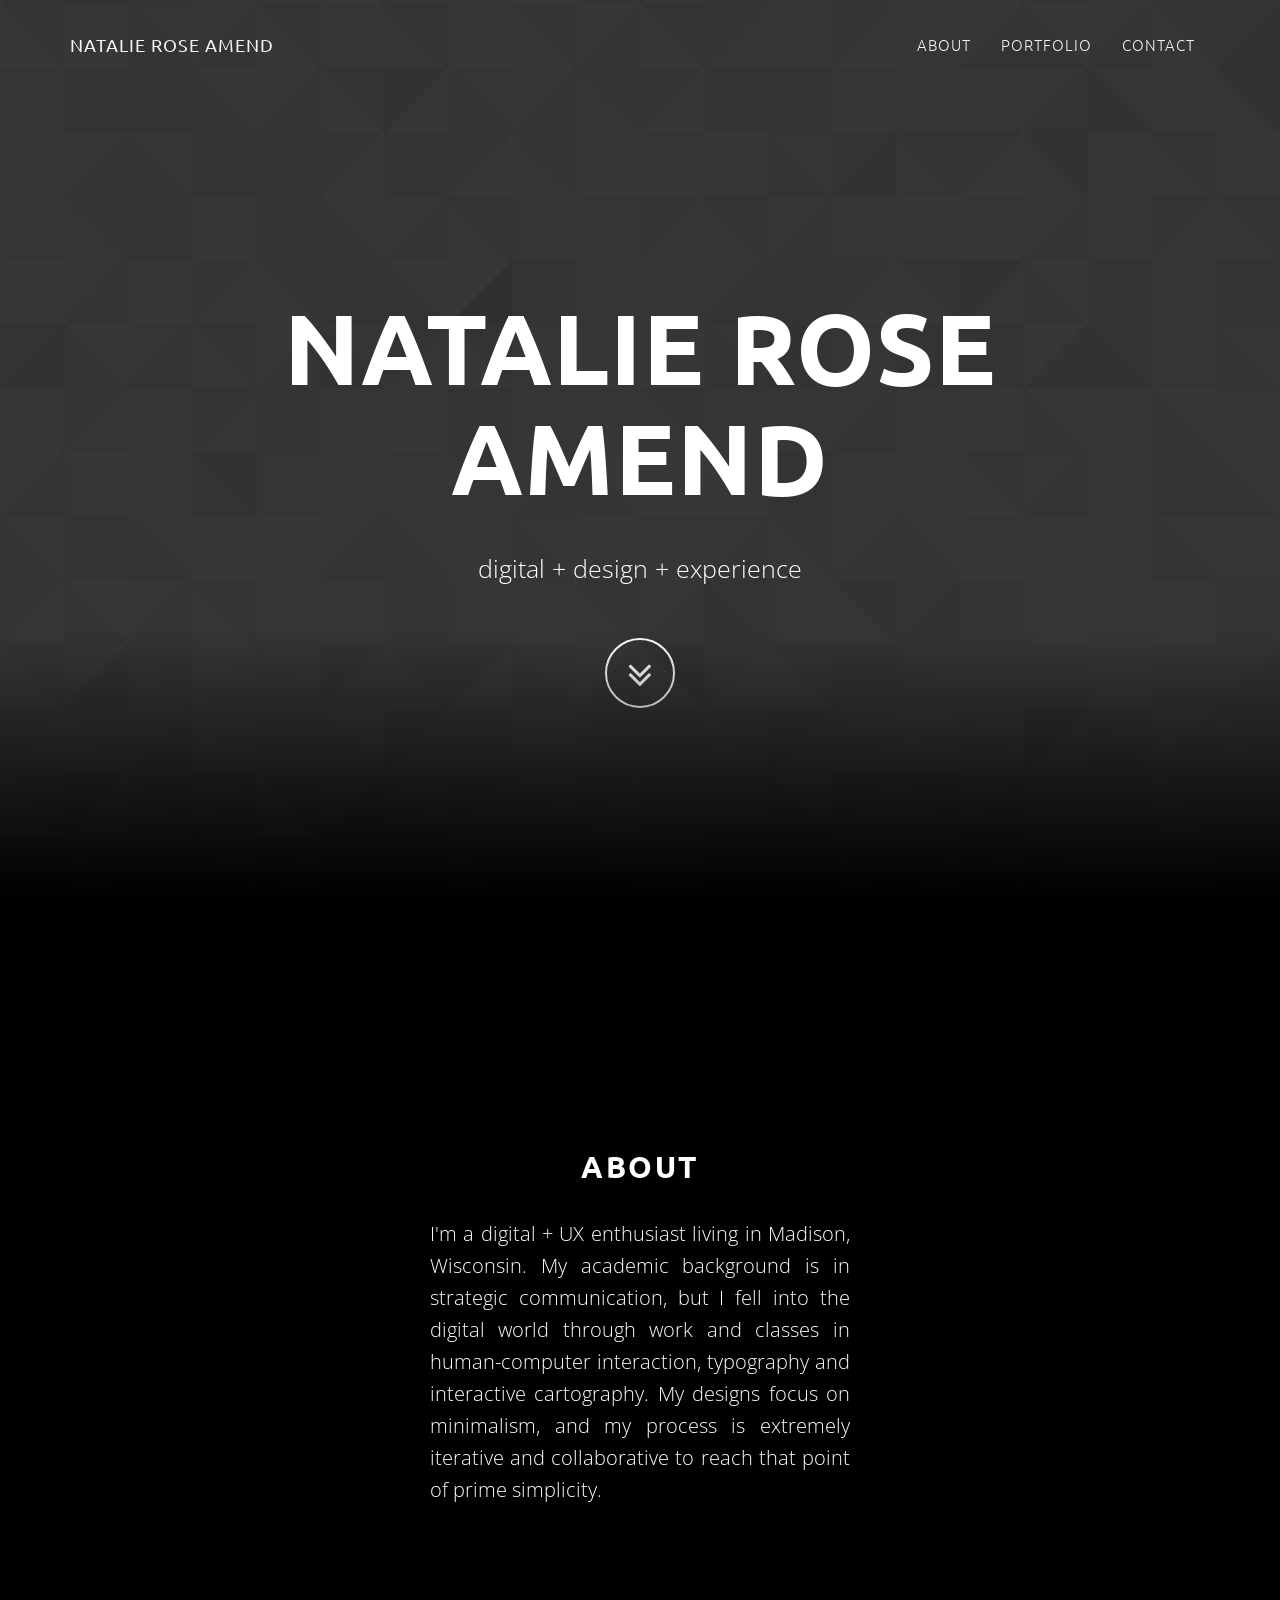
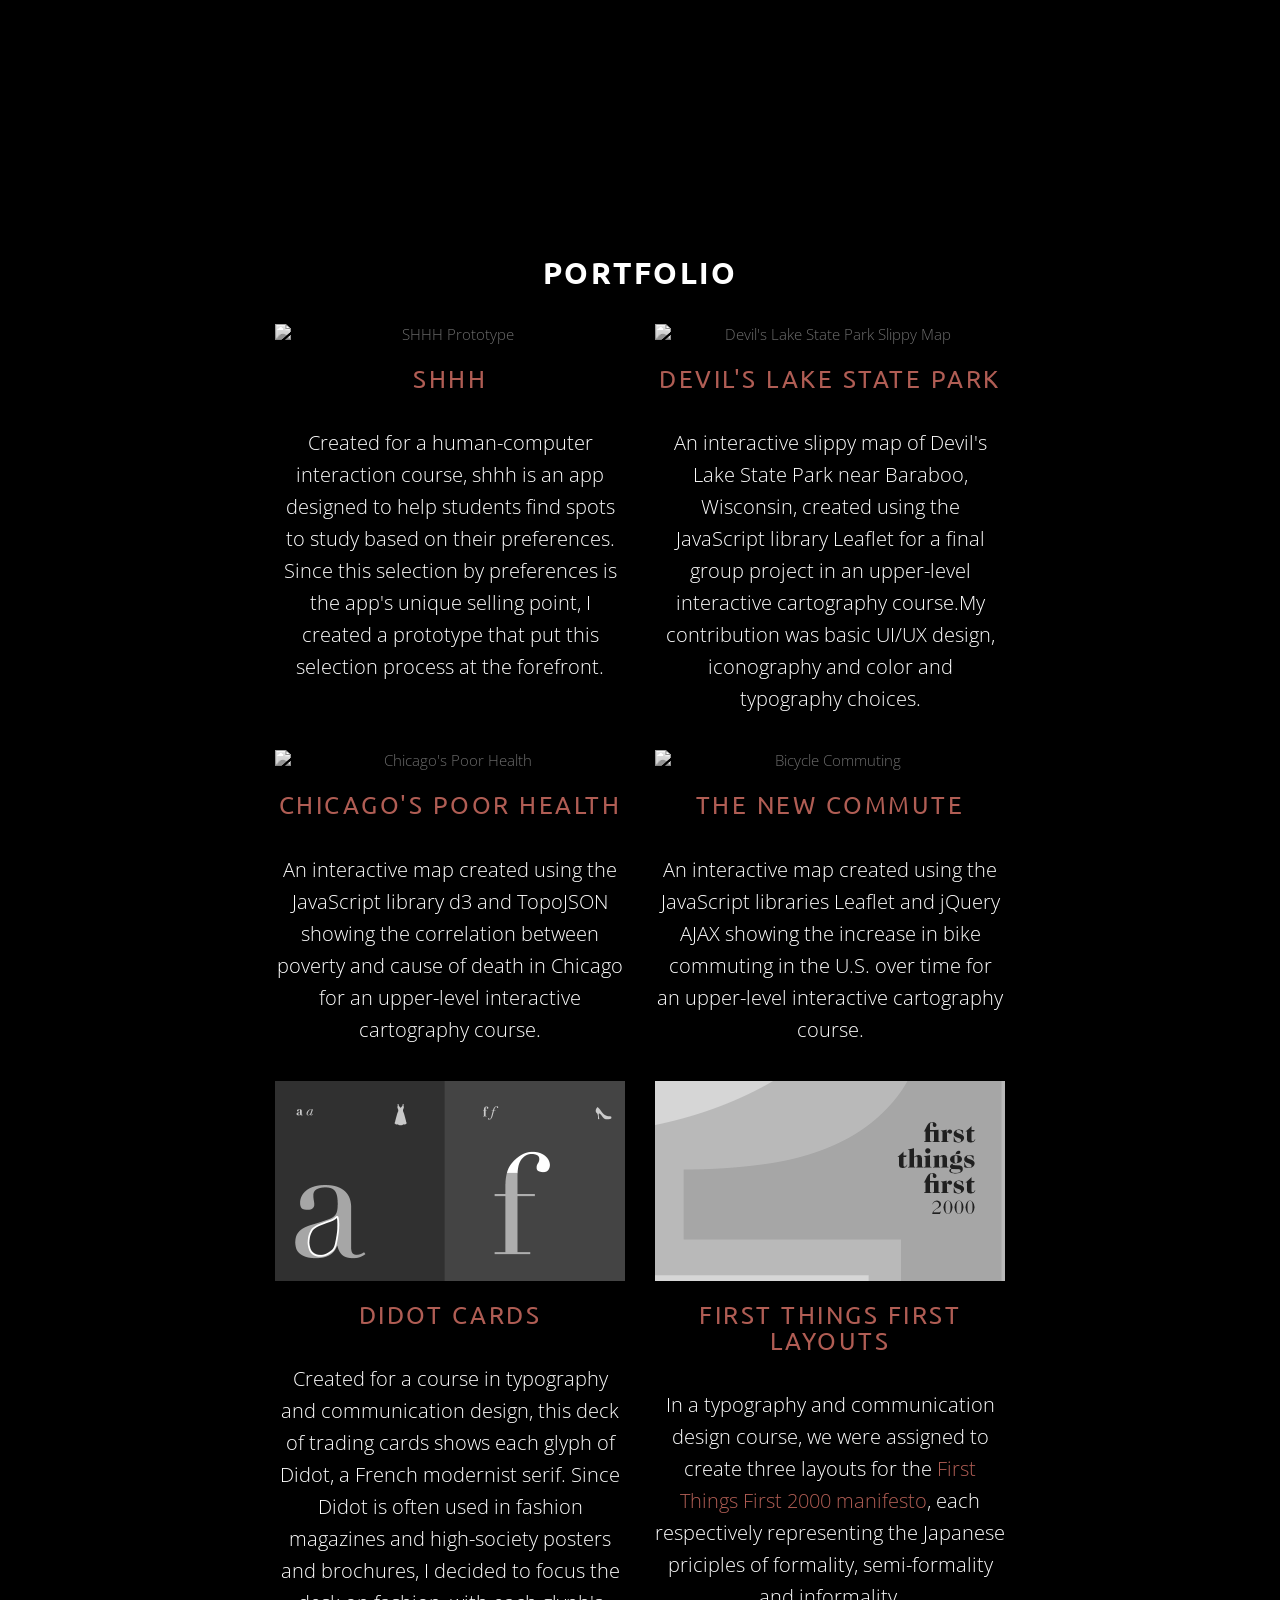
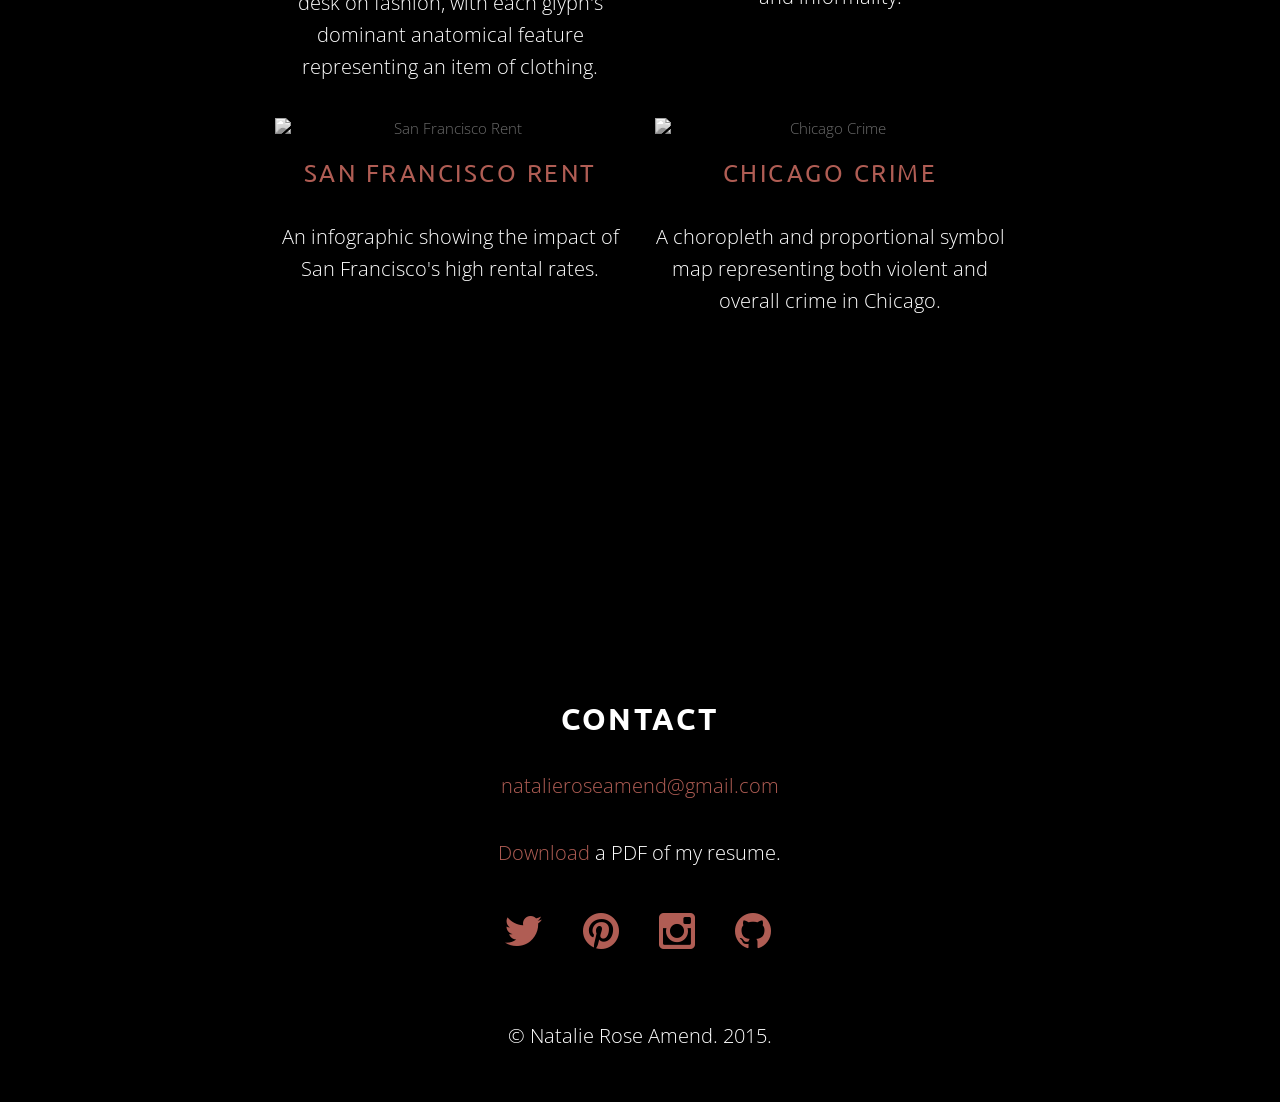
==== index.html @ 6656c339 "all content added" ====
<!DOCTYPE html>
<html lang="en">

<head>

    <meta charset="utf-8">
    <meta http-equiv="X-UA-Compatible" content="IE=edge">
    <meta name="viewport" content="width=device-width, initial-scale=1">
    <meta name="description" content="">
    <meta name="author" content="">

    <title>NATALIE ROSE AMEND</title>

    <!-- Bootstrap Core CSS -->
    <link href="css/bootstrap.min.css" rel="stylesheet">

    <!-- Custom CSS -->
    <link href="css/style.css" rel="stylesheet">

    <!-- Custom Fonts -->
    <link href="font-awesome/css/font-awesome.min.css" rel="stylesheet" type="text/css">
    <link href="http://fonts.googleapis.com/css?family=Open Sans:300,400,700,400italic,700italic" rel="stylesheet" type="text/css">
    <link href="http://fonts.googleapis.com/css?family=Ubuntu:300,400,700" rel="stylesheet" type="text/css">

    <!-- HTML5 Shim and Respond.js IE8 support of HTML5 elements and media queries -->
    <!-- WARNING: Respond.js doesn't work if you view the page via file:// -->
    <!--[if lt IE 9]>
        <script src="https://oss.maxcdn.com/libs/html5shiv/3.7.0/html5shiv.js"></script>
        <script src="https://oss.maxcdn.com/libs/respond.js/1.4.2/respond.min.js"></script>
    <![endif]-->

</head>

<body id="page-top" data-spy="scroll" data-target=".navbar-fixed-top">

    <!-- Navigation -->
    <nav class="navbar navbar-custom navbar-fixed-top" role="navigation">
        <div class="container">
            <div class="navbar-header">
                <button type="button" class="navbar-toggle" data-toggle="collapse" data-target=".navbar-main-collapse">
                    <i class="fa fa-bars"></i>
                </button>
                <a class="navbar-brand page-scroll" href="#page-top">
                    <span class="light">Natalie Rose Amend</span>
                </a>
            </div>

            <!-- Collect the nav links, forms, and other content for toggling -->
            <div class="collapse navbar-collapse navbar-right navbar-main-collapse">
                <ul class="nav navbar-nav">
                    <!-- Hidden li included to remove active class from about link when scrolled up past about section -->
                    <li class="hidden">
                        <a href="#page-top"></a>
                    </li>
                    <li>
                        <a class="page-scroll" href="#about">About</a>
                    </li>
                    <li>
                        <a class="page-scroll" href="#portfolio">Portfolio</a>
                    </li>
                    <li>
                        <a class="page-scroll" href="#contact">Contact</a>
                    </li>
                </ul>
            </div>
            <!-- /.navbar-collapse -->
        </div>
        <!-- /.container -->
    </nav>

    <!-- intro -->
    <header class="intro">
        <div class="intro-body">
            <div class="container">
                <div class="row">
                    <div class="col-md-8 col-md-offset-2">
                        <h1 class="brand-heading">Natalie Rose Amend</h1>
                        <p class="intro-text">digital + design + experience</p>
                        <a href="#about" class="btn btn-circle page-scroll">
                            <i class="fa fa-angle-double-down animated"></i>
                        </a>
                    </div>
                </div>
            </div>
        </div>
    </header>

    <!-- about -->
    <section id="about" class="container content-section text-center">
        <div class="row">
            <div class="col-lg-8 col-lg-offset-2">
                <h2>About</h2>
                <p class="center-justified">I'm a digital + UX enthusiast living in Madison, Wisconsin. My academic background is in strategic communication, but I fell into the digital world through work and classes in human-computer interaction, typography and interactive cartography. My designs focus on minimalism, and my process is extremely iterative and collaborative to reach that point of prime simplicity.
            </div>
        </div>
    </section>

    <!-- design portfolio -->
    <section id="portfolio" class="content-section text-center">
        <div class="portfolio-section">
            <div class="container">
                <div class="col-lg-8 col-lg-offset-2">
                    <h2>Portfolio</h2>
<!-- Projects Row -->
        <div class="row">
            <div class="col-md-6 portfolio-item UX">
                <a href="shhh.html" target="blank">
                    <img class="img-responsive desaturate" src="http://i.imgur.com/r5UMZY3.png" alt="SHHH Prototype" target="_blank">
                </a><br>
                <h3>
                    <a href="shhh.html" class="light" target="_blank">SHHH</a>
                </h3>
                <p>Created for a human-computer interaction course, shhh is an app designed to help students find spots to study based on their preferences. Since this selection by preferences is the app's unique selling point, I created a prototype that put this selection process at the forefront.</p>
            </div>
            <div class="col-md-6 portfolio-item">
                <a href="http://geography.wisc.edu/courses/geog575/f14/students_final_projects/Devils_Lake/index.html" target="_blank">
                    <img class="img-responsive desaturate" src="http://i.imgur.com/4DS2DC9.png" alt="Devil's Lake State Park Slippy Map" target="_blank">
                </a><br>
                <h3>
                    <a href="http://geography.wisc.edu/courses/geog575/f14/students_final_projects/Devils_Lake/index.html" class="light" target="_blank">Devil's Lake State Park</a>
                </h3>
                <p>An interactive slippy map of Devil's Lake State Park near Baraboo, Wisconsin, created using the JavaScript library Leaflet for a final group project in an upper-level interactive cartography course.My contribution was basic UI/UX design, iconography and color and typography choices.</p>
            </div>
        </div>
        <!-- /.row -->

        <!-- Projects Row -->
        <div class="row">
            <div class="col-md-6 portfolio-item interactive">
                <a href="d3/index.html" target="_blank">
                    <img class="img-responsive desaturate" src="http://i.imgur.com/hzvXACe.png" alt="Chicago's Poor Health" target="_blank">
                </a><br>
                <h3>
                    <a href="d3/index.html" class="light" target="_blank">Chicago's Poor Health</a>
                </h3>
                <p>An interactive map created using the JavaScript library d3 and TopoJSON showing the correlation between poverty and cause of death in Chicago for an upper-level interactive cartography course.</p>
            </div>
            <div class="col-md-6 portfolio-item interactive">
                <a href="leaflet/index.html" target="_blank">
                    <img class="img-responsive desaturate" src="http://i.imgur.com/d52rCHP.png" alt="Bicycle Commuting" target="_blank">
                </a><br>
                <h3>
                    <a href="leaflet/index.html" class="light" target="_blank">The New Commute</a>
                </h3>
                <p>An interactive map created using the JavaScript libraries Leaflet and jQuery AJAX showing the increase in bike commuting in the U.S. over time for an upper-level interactive cartography course.</p>
            </div>
        </div>
        <!-- /.row -->

        <!-- Projects Row -->
        <div class="row">
                <div class="col-md-6 portfolio-item print">
                <a href="img/port/didot-cards.pdf" target="_blank">
                    <img class="img-responsive desaturate" src="img/port/didot-cards.png" alt="Didot Cards" target="_blank">
                </a><br>
                <h3>
                    <a href="img/port/didot-cards.pdf" class="light" target="_blank">Didot Cards</a>
                </h3>
                <p>Created for a course in typography and communication design, this deck of trading cards shows each glyph of Didot, a French modernist serif. Since Didot is often used in fashion magazines and high-society posters and brochures, I decided to focus the desk on fashion, with each glyph's dominant anatomical feature representing an item of clothing.</p>
            </div>
            <div class="col-md-6 portfolio-item print">
                <a href="img/port/first-things-first.pdf" target="_blank">
                    <img class="img-responsive desaturate" src="img/port/first-things-first.png" alt="First Things First 2000 Layout" target="_blank">
                </a><br>
                <h3>
                    <a href="img/port/first-things-first.pdf" class="light" target="_blank">First Things First Layouts</a>
                </h3>
                <p>In a typography and communication design course, we were assigned to create three layouts for the <a href="http://www.eyemagazine.com/feature/article/first-things-first-manifesto-2000" target="_blank">First Things First 2000 manifesto</a>, each respectively representing the Japanese priciples of formality, semi-formality and informality.</p>
            </div>
        </div>
        <!-- /.row -->

        <!-- Projects Row -->
        <div class="row">
                <div class="col-md-6 portfolio-item print">
                <a href="img/port/SF-rent.jpg" target="_blank">
                    <img class="img-responsive desaturate" src="http://i.imgur.com/lZc6gng.png" alt="San Francisco Rent" target="_blank">
                </a><br>
                <h3>
                    <a href="img/port/SF-rent.jpg" class="light" target="_blank">San Francisco Rent</a>
                </h3>
                <p>An infographic showing the impact of San Francisco's high rental rates.</p>
            </div>
            <div class="col-md-6 portfolio-item print">
                <a href="img/port/chicago-crime.jpg" target="_blank">
                    <img class="img-responsive desaturate" src="http://i.imgur.com/OzWQOEV.png" alt="Chicago Crime" target="_blank">
                </a><br>
                <h3>
                    <a href="img/port/chicago-crime.jpg" class="light" target="_blank">Chicago Crime</a>
                </h3>
                <p>A choropleth and proportional symbol map representing both violent and overall crime in Chicago.</p>
            </div>
        </div>
        <!-- /.row -->


                </div>
            </div>
        </div>
    </div>
    </section>

    <!-- Contact Section -->
    <section id="contact" class="container content-section text-center">
        <div class="row">
            <div class="col-lg-8 col-lg-offset-2">
                <h2>Contact</h2>
                <p><a href="mailto:natalieroseamend@gmail.com">natalieroseamend@gmail.com</a>
                </p>
                <p><a href="img/Amend_Resume_Spring2015.pdf" target="_blank">Download</a> a PDF of my resume.</p>
                <ul class="list-inline banner-social-buttons">
                    <li>
                        <a href="https://twitter.com/natalieamend" target="_blank" class="btn btn-social"><i class="fa fa-twitter fa-3x"></i></a>
                    </li>
                    <li>
                        <a href="http://www.pinterest.com/natalieamend" target="_blank" class="btn btn-social"><i class="fa fa-pinterest fa-3x"></i></a>
                    </li>
                    <li>
                        <a href="https://instagram.com/natalieroseamend" target="_blank" class="btn btn-social"><i class="fa fa-instagram fa-3x"></i></a>
                    </li>
                    <li>
                        <a href="https://github.com/natalieamend" target="_blank" class="btn btn-social"><i class="fa fa-github fa-3x"></i></a>
                    </li>
                </ul>
            </div>
    </section>

    <!-- footer -->
    <footer>
        <div class="container text-center">
            <p>&copy; Natalie Rose Amend. 2015.</p>
        </div>
    </footer>

    <!-- scroll to top -->
    <a href="#0" class="cd-top">Top</a>

    <!-- filter -->
    <script src="js/jquery-1.3.2.min.js" type="text/javascript" charset="utf-8"></script>
    <script src="js/filterable.pack.js" type="text/javascript" charset="utf-8"></script>

    <!-- jQuery -->
    <script src="js/jquery.js"></script>

    <!-- bootstrap -->
    <script src="js/bootstrap.min.js"></script>

    <!-- jQuery x2 -->
    <script src="js/jquery.easing.min.js"></script>

    <!-- main javascript -->
    <script src="js/main.js"></script>

</body>

</html>
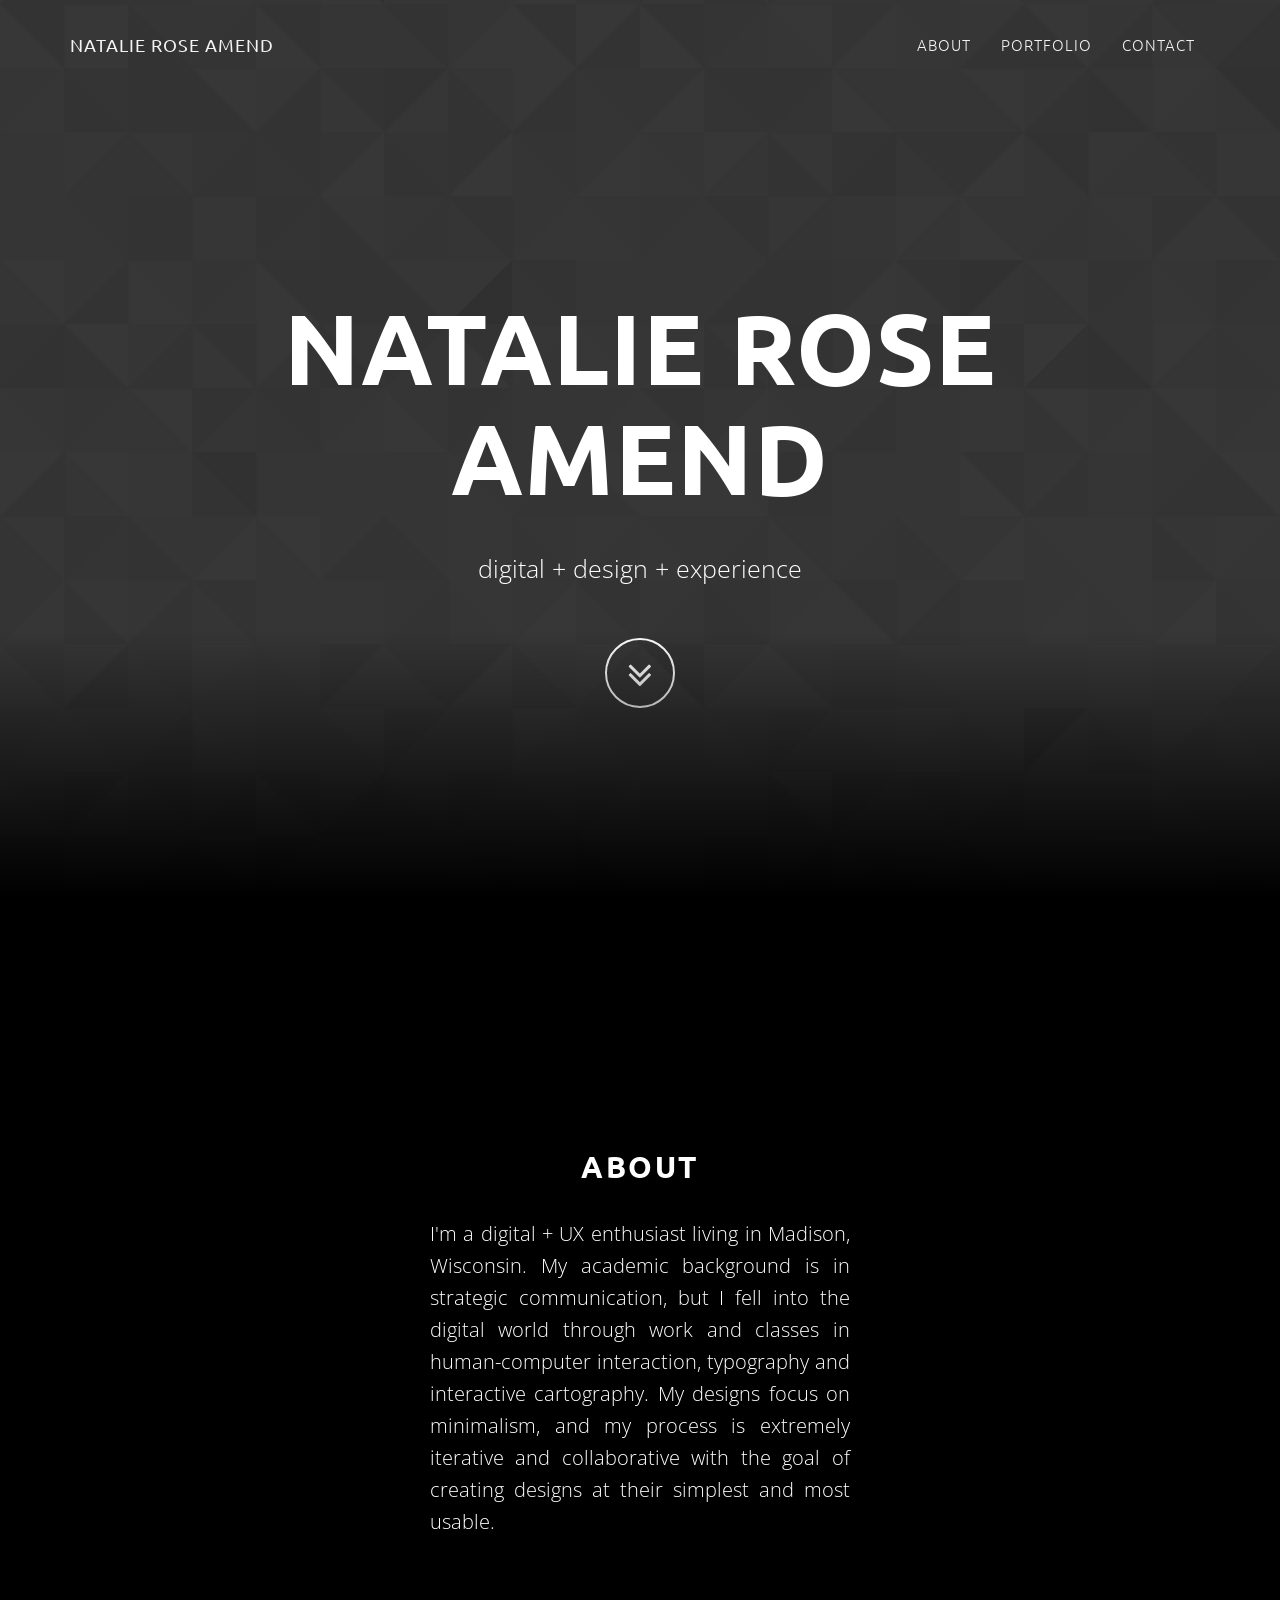
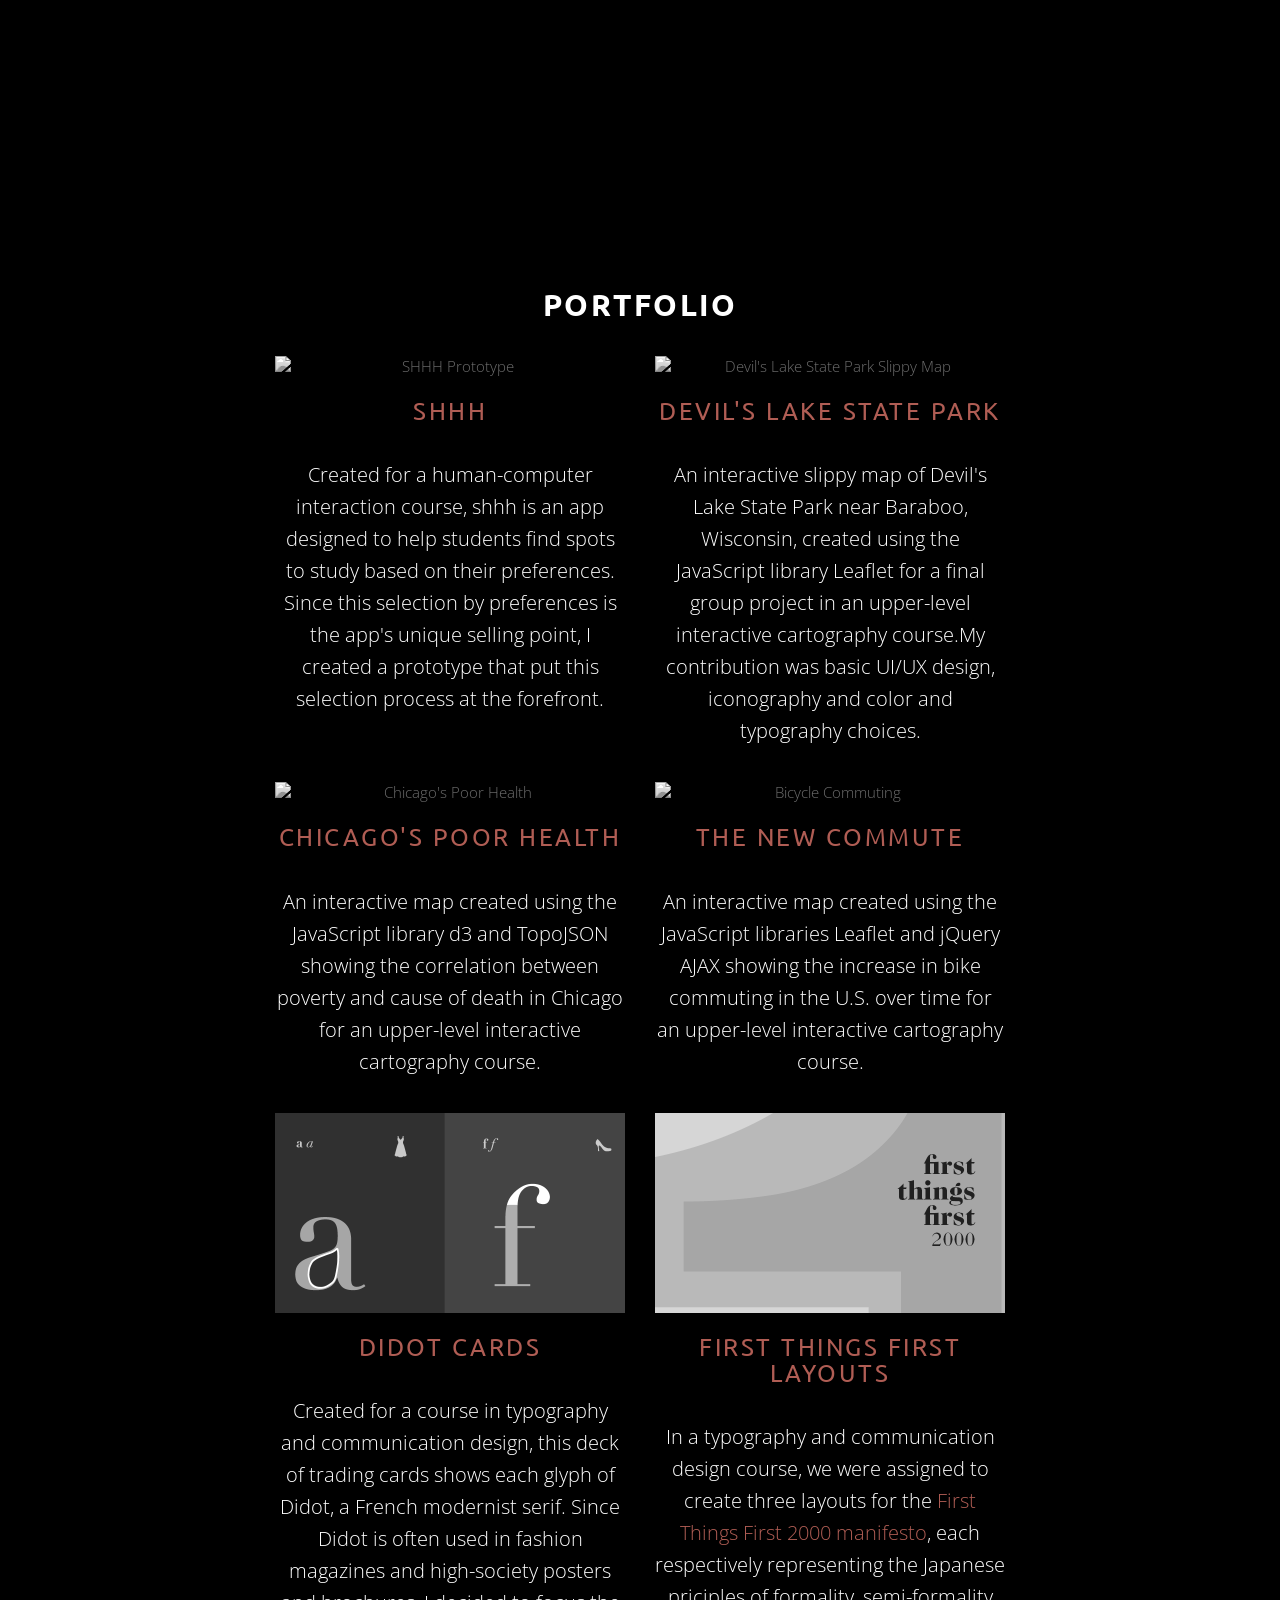
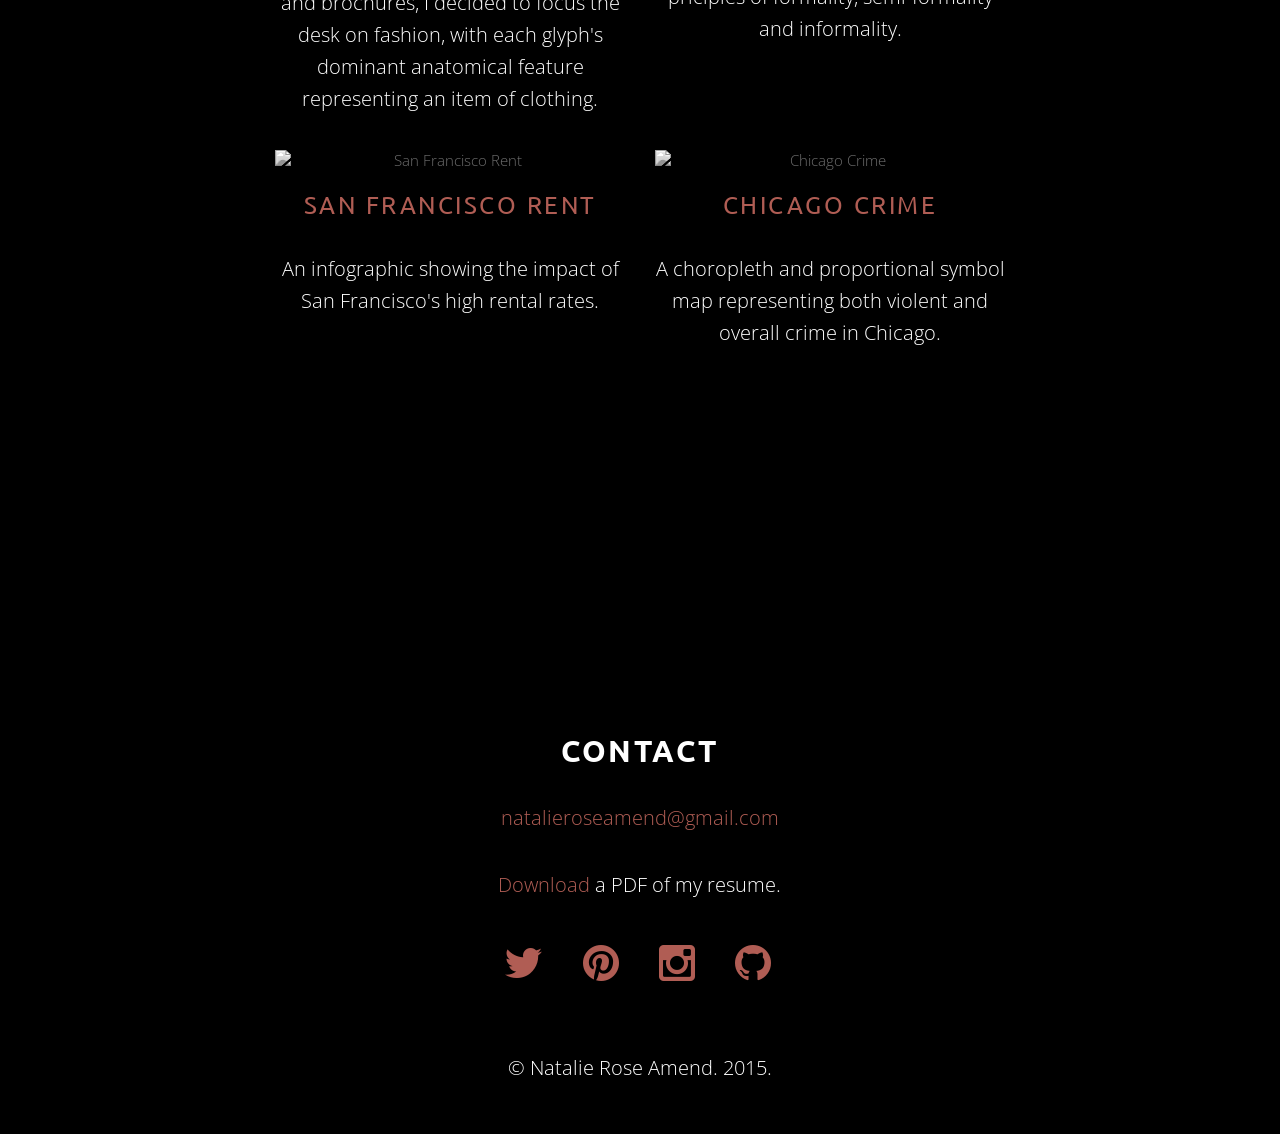
==== commit 04e5b8ce: "copy" ====
--- a/index.html
+++ b/index.html
@@ -90,7 +90,7 @@
         <div class="row">
             <div class="col-lg-8 col-lg-offset-2">
                 <h2>About</h2>
-                <p class="center-justified">I'm a digital + UX enthusiast living in Madison, Wisconsin. My academic background is in strategic communication, but I fell into the digital world through work and classes in human-computer interaction, typography and interactive cartography. My designs focus on minimalism, and my process is extremely iterative and collaborative to reach that point of prime simplicity.
+                <p class="center-justified">I'm a digital + UX enthusiast living in Madison, Wisconsin. My academic background is in strategic communication, but I fell into the digital world through work and classes in human-computer interaction, typography and interactive cartography. My designs focus on minimalism, and my process is extremely iterative and collaborative with the goal of creating designs at their simplest and most usable.
             </div>
         </div>
     </section>
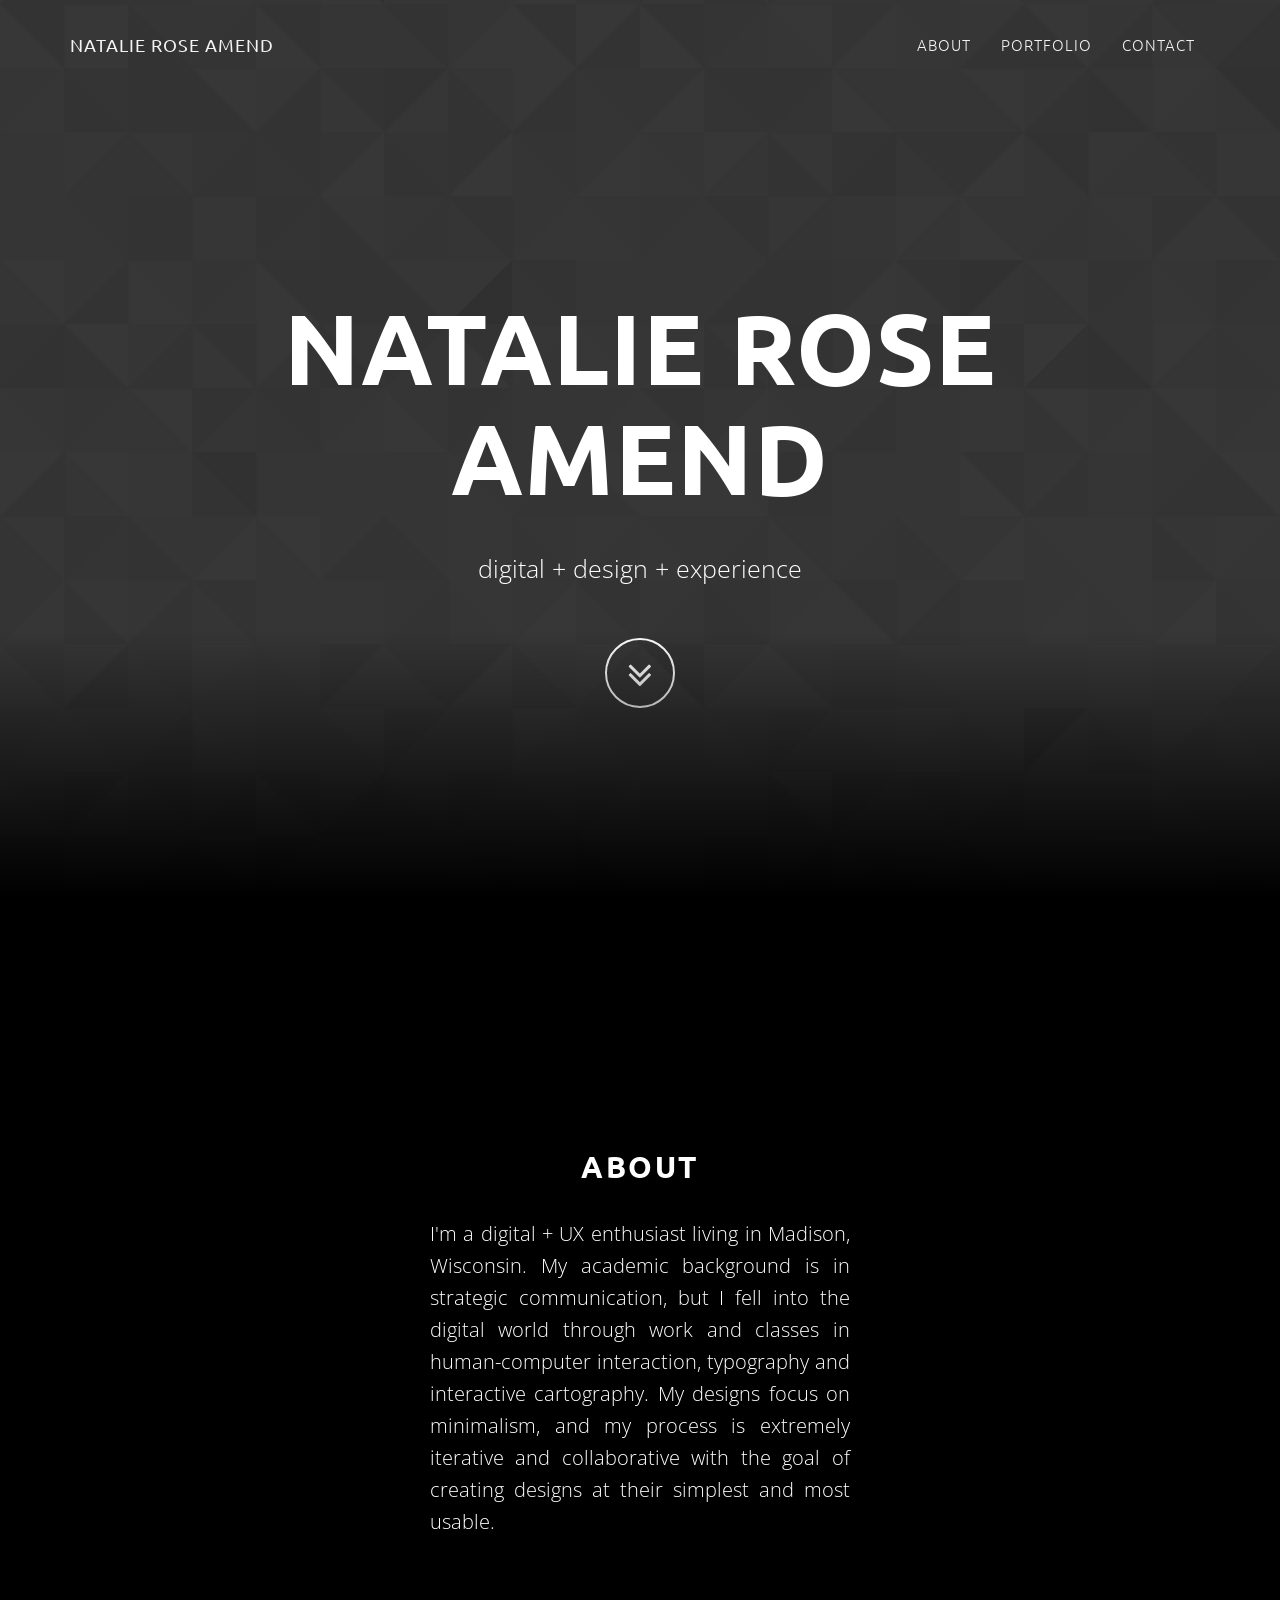
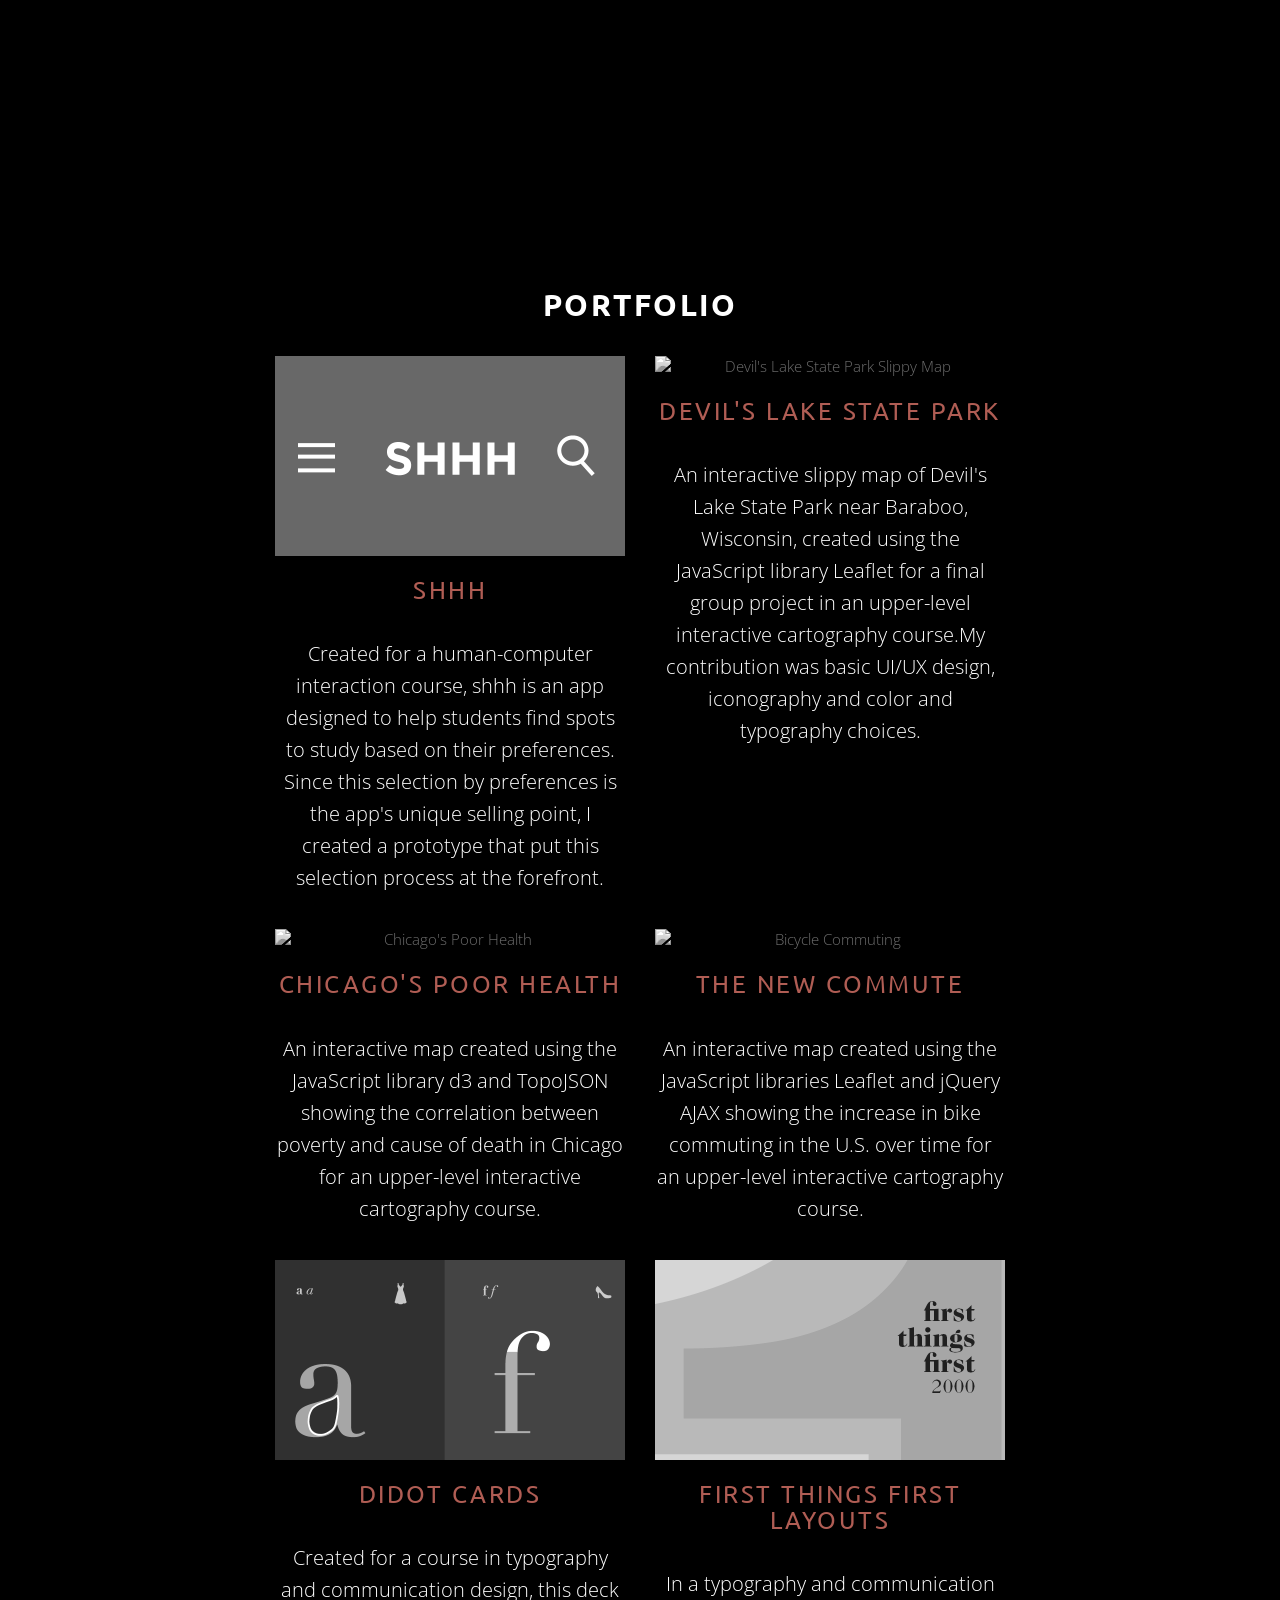
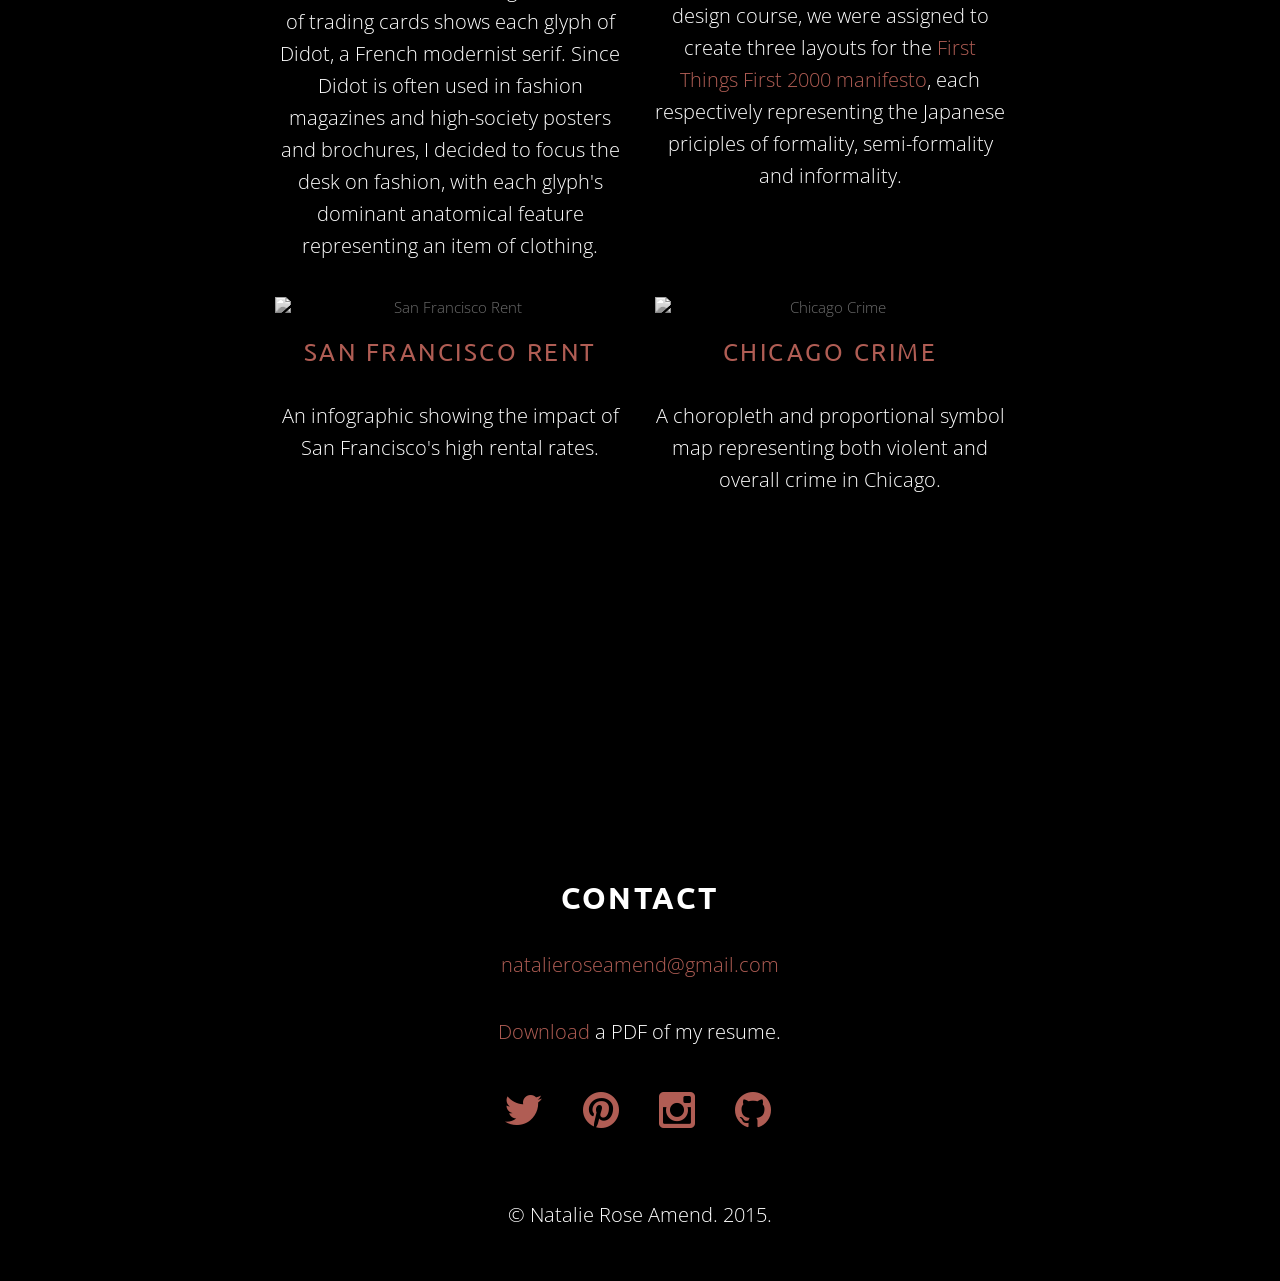
==== commit 013d6752: "adding images" ====
--- a/index.html
+++ b/index.html
@@ -105,7 +105,7 @@
         <div class="row">
             <div class="col-md-6 portfolio-item UX">
                 <a href="shhh.html" target="blank">
-                    <img class="img-responsive desaturate" src="http://i.imgur.com/r5UMZY3.png" alt="SHHH Prototype" target="_blank">
+                    <img class="img-responsive desaturate" src="img/port/shhh.png" alt="SHHH Prototype" target="_blank">
                 </a><br>
                 <h3>
                     <a href="shhh.html" class="light" target="_blank">SHHH</a>
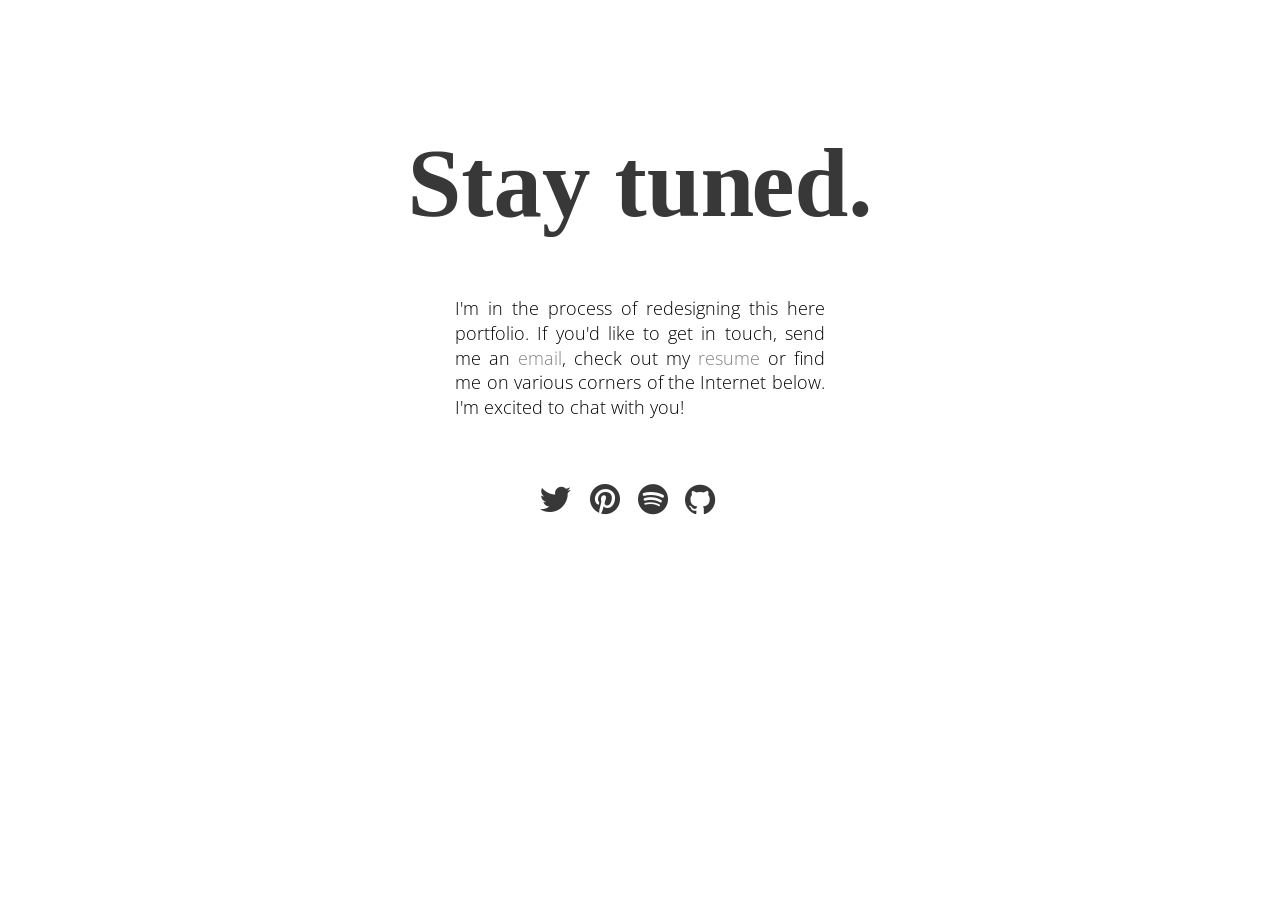
==== commit c3d0d9f0: "under construction landing" ====
--- a/index.html
+++ b/index.html
@@ -1,256 +1,52 @@
-<!DOCTYPE html>
-<html lang="en">
-
-<head>
-
-    <meta charset="utf-8">
-    <meta http-equiv="X-UA-Compatible" content="IE=edge">
-    <meta name="viewport" content="width=device-width, initial-scale=1">
-    <meta name="description" content="">
-    <meta name="author" content="">
-
-    <title>NATALIE ROSE AMEND</title>
-
-    <!-- Bootstrap Core CSS -->
-    <link href="css/bootstrap.min.css" rel="stylesheet">
-
-    <!-- Custom CSS -->
-    <link href="css/style.css" rel="stylesheet">
-
-    <!-- Custom Fonts -->
-    <link href="font-awesome/css/font-awesome.min.css" rel="stylesheet" type="text/css">
-    <link href="http://fonts.googleapis.com/css?family=Open Sans:300,400,700,400italic,700italic" rel="stylesheet" type="text/css">
-    <link href="http://fonts.googleapis.com/css?family=Ubuntu:300,400,700" rel="stylesheet" type="text/css">
-
-    <!-- HTML5 Shim and Respond.js IE8 support of HTML5 elements and media queries -->
-    <!-- WARNING: Respond.js doesn't work if you view the page via file:// -->
-    <!--[if lt IE 9]>
-        <script src="https://oss.maxcdn.com/libs/html5shiv/3.7.0/html5shiv.js"></script>
-        <script src="https://oss.maxcdn.com/libs/respond.js/1.4.2/respond.min.js"></script>
-    <![endif]-->
-
-</head>
-
-<body id="page-top" data-spy="scroll" data-target=".navbar-fixed-top">
-
-    <!-- Navigation -->
-    <nav class="navbar navbar-custom navbar-fixed-top" role="navigation">
-        <div class="container">
-            <div class="navbar-header">
-                <button type="button" class="navbar-toggle" data-toggle="collapse" data-target=".navbar-main-collapse">
-                    <i class="fa fa-bars"></i>
-                </button>
-                <a class="navbar-brand page-scroll" href="#page-top">
-                    <span class="light">Natalie Rose Amend</span>
-                </a>
-            </div>
-
-            <!-- Collect the nav links, forms, and other content for toggling -->
-            <div class="collapse navbar-collapse navbar-right navbar-main-collapse">
-                <ul class="nav navbar-nav">
-                    <!-- Hidden li included to remove active class from about link when scrolled up past about section -->
-                    <li class="hidden">
-                        <a href="#page-top"></a>
-                    </li>
-                    <li>
-                        <a class="page-scroll" href="#about">About</a>
-                    </li>
-                    <li>
-                        <a class="page-scroll" href="#portfolio">Portfolio</a>
-                    </li>
-                    <li>
-                        <a class="page-scroll" href="#contact">Contact</a>
-                    </li>
-                </ul>
-            </div>
-            <!-- /.navbar-collapse -->
-        </div>
-        <!-- /.container -->
-    </nav>
-
-    <!-- intro -->
-    <header class="intro">
-        <div class="intro-body">
-            <div class="container">
-                <div class="row">
-                    <div class="col-md-8 col-md-offset-2">
-                        <h1 class="brand-heading">Natalie Rose Amend</h1>
-                        <p class="intro-text">digital + design + experience</p>
-                        <a href="#about" class="btn btn-circle page-scroll">
-                            <i class="fa fa-angle-double-down animated"></i>
-                        </a>
-                    </div>
-                </div>
-            </div>
-        </div>
-    </header>
-
-    <!-- about -->
-    <section id="about" class="container content-section text-center">
-        <div class="row">
-            <div class="col-lg-8 col-lg-offset-2">
-                <h2>About</h2>
-                <p class="center-justified">I'm a digital + UX enthusiast living in Madison, Wisconsin. My academic background is in strategic communication, but I fell into the digital world through work and classes in human-computer interaction, typography and interactive cartography. My designs focus on minimalism, and my process is extremely iterative and collaborative with the goal of creating designs at their simplest and most usable.
-            </div>
-        </div>
-    </section>
-
-    <!-- design portfolio -->
-    <section id="portfolio" class="content-section text-center">
-        <div class="portfolio-section">
-            <div class="container">
-                <div class="col-lg-8 col-lg-offset-2">
-                    <h2>Portfolio</h2>
-<!-- Projects Row -->
-        <div class="row">
-            <div class="col-md-6 portfolio-item UX">
-                <a href="shhh.html" target="blank">
-                    <img class="img-responsive desaturate" src="img/port/shhh.png" alt="SHHH Prototype" target="_blank">
-                </a><br>
-                <h3>
-                    <a href="shhh.html" class="light" target="_blank">SHHH</a>
-                </h3>
-                <p>Created for a human-computer interaction course, shhh is an app designed to help students find spots to study based on their preferences. Since this selection by preferences is the app's unique selling point, I created a prototype that put this selection process at the forefront.</p>
-            </div>
-            <div class="col-md-6 portfolio-item">
-                <a href="http://geography.wisc.edu/courses/geog575/f14/students_final_projects/Devils_Lake/index.html" target="_blank">
-                    <img class="img-responsive desaturate" src="http://i.imgur.com/4DS2DC9.png" alt="Devil's Lake State Park Slippy Map" target="_blank">
-                </a><br>
-                <h3>
-                    <a href="http://geography.wisc.edu/courses/geog575/f14/students_final_projects/Devils_Lake/index.html" class="light" target="_blank">Devil's Lake State Park</a>
-                </h3>
-                <p>An interactive slippy map of Devil's Lake State Park near Baraboo, Wisconsin, created using the JavaScript library Leaflet for a final group project in an upper-level interactive cartography course.My contribution was basic UI/UX design, iconography and color and typography choices.</p>
-            </div>
-        </div>
-        <!-- /.row -->
-
-        <!-- Projects Row -->
-        <div class="row">
-            <div class="col-md-6 portfolio-item interactive">
-                <a href="d3/index.html" target="_blank">
-                    <img class="img-responsive desaturate" src="http://i.imgur.com/hzvXACe.png" alt="Chicago's Poor Health" target="_blank">
-                </a><br>
-                <h3>
-                    <a href="d3/index.html" class="light" target="_blank">Chicago's Poor Health</a>
-                </h3>
-                <p>An interactive map created using the JavaScript library d3 and TopoJSON showing the correlation between poverty and cause of death in Chicago for an upper-level interactive cartography course.</p>
-            </div>
-            <div class="col-md-6 portfolio-item interactive">
-                <a href="leaflet/index.html" target="_blank">
-                    <img class="img-responsive desaturate" src="http://i.imgur.com/d52rCHP.png" alt="Bicycle Commuting" target="_blank">
-                </a><br>
-                <h3>
-                    <a href="leaflet/index.html" class="light" target="_blank">The New Commute</a>
-                </h3>
-                <p>An interactive map created using the JavaScript libraries Leaflet and jQuery AJAX showing the increase in bike commuting in the U.S. over time for an upper-level interactive cartography course.</p>
-            </div>
-        </div>
-        <!-- /.row -->
-
-        <!-- Projects Row -->
-        <div class="row">
-                <div class="col-md-6 portfolio-item print">
-                <a href="img/port/didot-cards.pdf" target="_blank">
-                    <img class="img-responsive desaturate" src="img/port/didot-cards.png" alt="Didot Cards" target="_blank">
-                </a><br>
-                <h3>
-                    <a href="img/port/didot-cards.pdf" class="light" target="_blank">Didot Cards</a>
-                </h3>
-                <p>Created for a course in typography and communication design, this deck of trading cards shows each glyph of Didot, a French modernist serif. Since Didot is often used in fashion magazines and high-society posters and brochures, I decided to focus the desk on fashion, with each glyph's dominant anatomical feature representing an item of clothing.</p>
-            </div>
-            <div class="col-md-6 portfolio-item print">
-                <a href="img/port/first-things-first.pdf" target="_blank">
-                    <img class="img-responsive desaturate" src="img/port/first-things-first.png" alt="First Things First 2000 Layout" target="_blank">
-                </a><br>
-                <h3>
-                    <a href="img/port/first-things-first.pdf" class="light" target="_blank">First Things First Layouts</a>
-                </h3>
-                <p>In a typography and communication design course, we were assigned to create three layouts for the <a href="http://www.eyemagazine.com/feature/article/first-things-first-manifesto-2000" target="_blank">First Things First 2000 manifesto</a>, each respectively representing the Japanese priciples of formality, semi-formality and informality.</p>
-            </div>
-        </div>
-        <!-- /.row -->
-
-        <!-- Projects Row -->
-        <div class="row">
-                <div class="col-md-6 portfolio-item print">
-                <a href="img/port/SF-rent.jpg" target="_blank">
-                    <img class="img-responsive desaturate" src="http://i.imgur.com/lZc6gng.png" alt="San Francisco Rent" target="_blank">
-                </a><br>
-                <h3>
-                    <a href="img/port/SF-rent.jpg" class="light" target="_blank">San Francisco Rent</a>
-                </h3>
-                <p>An infographic showing the impact of San Francisco's high rental rates.</p>
-            </div>
-            <div class="col-md-6 portfolio-item print">
-                <a href="img/port/chicago-crime.jpg" target="_blank">
-                    <img class="img-responsive desaturate" src="http://i.imgur.com/OzWQOEV.png" alt="Chicago Crime" target="_blank">
-                </a><br>
-                <h3>
-                    <a href="img/port/chicago-crime.jpg" class="light" target="_blank">Chicago Crime</a>
-                </h3>
-                <p>A choropleth and proportional symbol map representing both violent and overall crime in Chicago.</p>
-            </div>
-        </div>
-        <!-- /.row -->
-
-
-                </div>
-            </div>
-        </div>
-    </div>
-    </section>
-
-    <!-- Contact Section -->
-    <section id="contact" class="container content-section text-center">
-        <div class="row">
-            <div class="col-lg-8 col-lg-offset-2">
-                <h2>Contact</h2>
-                <p><a href="mailto:natalieroseamend@gmail.com">natalieroseamend@gmail.com</a>
-                </p>
-                <p><a href="img/Amend_Resume_Spring2015.pdf" target="_blank">Download</a> a PDF of my resume.</p>
-                <ul class="list-inline banner-social-buttons">
-                    <li>
-                        <a href="https://twitter.com/natalieamend" target="_blank" class="btn btn-social"><i class="fa fa-twitter fa-3x"></i></a>
-                    </li>
-                    <li>
-                        <a href="http://www.pinterest.com/natalieamend" target="_blank" class="btn btn-social"><i class="fa fa-pinterest fa-3x"></i></a>
-                    </li>
-                    <li>
-                        <a href="https://instagram.com/natalieroseamend" target="_blank" class="btn btn-social"><i class="fa fa-instagram fa-3x"></i></a>
-                    </li>
-                    <li>
-                        <a href="https://github.com/natalieamend" target="_blank" class="btn btn-social"><i class="fa fa-github fa-3x"></i></a>
-                    </li>
-                </ul>
-            </div>
-    </section>
-
-    <!-- footer -->
-    <footer>
-        <div class="container text-center">
-            <p>&copy; Natalie Rose Amend. 2015.</p>
-        </div>
-    </footer>
-
-    <!-- scroll to top -->
-    <a href="#0" class="cd-top">Top</a>
-
-    <!-- filter -->
-    <script src="js/jquery-1.3.2.min.js" type="text/javascript" charset="utf-8"></script>
-    <script src="js/filterable.pack.js" type="text/javascript" charset="utf-8"></script>
-
-    <!-- jQuery -->
-    <script src="js/jquery.js"></script>
-
-    <!-- bootstrap -->
-    <script src="js/bootstrap.min.js"></script>
-
-    <!-- jQuery x2 -->
-    <script src="js/jquery.easing.min.js"></script>
-
-    <!-- main javascript -->
-    <script src="js/main.js"></script>
-
-</body>
-
-</html>
+<!doctype html>
+<html class="no-js" lang="">
+    <head>
+        <meta charset="utf-8">
+        <meta http-equiv="X-UA-Compatible" content="IE=edge">
+        <title>NATALIE AMEND</title>
+        <meta name="description" content="">
+        <meta name="viewport" content="width=device-width, initial-scale=1">
+
+       <!---  <link rel="apple-touch-icon" href="apple-touch-icon.png"> -->
+        <!-- Place favicon.ico in the root directory -->
+<link href='http://fonts.googleapis.com/css?family=Open+Sans:400,300,600,700,800' rel='stylesheet' type='text/css'>
+<link href='http://fonts.googleapis.com/css?family=Playfair+Display:400,700,900' rel='stylesheet' type='text/css'>
+<link rel="stylesheet" href="font-awesome/css/font-awesome.min.css">
+<link rel="stylesheet" href="css/normalize.css">
+<link rel="stylesheet" href="css/main.css">
+<script src="js/vendor/modernizr-2.8.3.min.js"></script>
+    </head>
+    <body>
+        <!--[if lt IE 8]>
+            <p class="browserupgrade">You are using an <strong>outdated</strong> browser. Please <a href="http://browsehappy.com/">upgrade your browser</a> to improve your experience.</p>
+        <![endif]-->
+
+        <!-- Add your site or application content here -->
+        <p><h1 class="header">Stay tu<span class="kern">n</span>ed.</h1></p>
+<div class="center-justified">I'm in the process of redesigning this here portfolio. If you'd like to get in touch, send me an <a href="mailto:natalieroseamend@gmail.com" class="link">email</a>, check out my <a href="img/Resume-Summer2015.pdf" class="link" target="_blank">resume</a> or find me on various corners of the Internet below. I'm excited to chat with you!</div></p>
+
+
+
+
+<footer>
+<a href="http://twitter.com/natalieamend" id="icons" target="_blank"><i class="fa fa-twitter fa-2x"></i></a> <a href="http://pinterest.com/natalieamend" id="icons" target="_blank"><i class="fa fa-pinterest fa-2x"></i></a> <a href="https://player.spotify.com/user/natalieamend" id="icons" target="_blank"><i class="fa fa-spotify fa-2x"></i></a> <a href="http://github.com/natalieamend" id="icons" target="_blank"><i class="fa fa-github fa-2x"></i></a>
+</footer>
+</center></p>
+
+        <script src="//ajax.googleapis.com/ajax/libs/jquery/1.11.2/jquery.min.js"></script>
+        <script>window.jQuery || document.write('<script src="js/vendor/jquery-1.11.2.min.js"><\/script>')</script>
+        <script src="js/plugins.js"></script>
+        <script src="js/main.js"></script>
+
+        <!-- Google Analytics: change UA-XXXXX-X to be your site's ID. -->
+        <script>
+            (function(b,o,i,l,e,r){b.GoogleAnalyticsObject=l;b[l]||(b[l]=
+            function(){(b[l].q=b[l].q||[]).push(arguments)});b[l].l=+new Date;
+            e=o.createElement(i);r=o.getElementsByTagName(i)[0];
+            e.src='//www.google-analytics.com/analytics.js';
+            r.parentNode.insertBefore(e,r)}(window,document,'script','ga'));
+            ga('create','UA-XXXXX-X','auto');ga('send','pageview');
+        </script>
+    </body>
+</html>
+
--- a/css/main.css
+++ b/css/main.css
@@ -0,0 +1,344 @@
+/*! HTML5 Boilerplate v5.0.0 | MIT License | http://h5bp.com/ */
+
+/*
+ * What follows is the result of much research on cross-browser styling.
+ * Credit left inline and big thanks to Nicolas Gallagher, Jonathan Neal,
+ * Kroc Camen, and the H5BP dev community and team.
+ */
+
+/* ==========================================================================
+   Base styles: opinionated defaults
+   ========================================================================== */
+
+html {
+    color: #000;
+	font-family: "Open Sans";
+	font-weight: 300;
+    font-size: 1.1em;
+    line-height: 1.4;
+}
+
+
+/*
+ * Remove text-shadow in selection highlight:
+ * https://twitter.com/miketaylr/status/12228805301
+ *
+ * These selection rule sets have to be separate.
+ * Customize the background color to match your design.
+ */
+
+::-moz-selection {
+    background: #DFFF00;
+	color: #ffffff;
+    text-shadow: none;
+}
+
+::selection {
+    background: #DFFF00;
+	color: #ffffff;
+    text-shadow: none;
+}
+
+/*
+ * A better looking default horizontal rule
+ */
+
+hr {
+    display: block;
+    height: 1px;
+    border: 0;
+    border-top: 1px solid #ccc;
+}
+
+/*
+ * Remove the gap between audio, canvas, iframes,
+ * images, videos and the bottom of their containers:
+ * https://github.com/h5bp/html5-boilerplate/issues/440
+ */
+
+audio,
+canvas,
+iframe,
+img,
+svg,
+video {
+    vertical-align: middle;
+}
+
+/*
+ * Remove default fieldset styles.
+ */
+
+fieldset {
+    border: 0;
+    margin: 0;
+    padding: 0;
+}
+
+/*
+ * Allow only vertical resizing of textareas.
+ */
+
+textarea {
+    resize: vertical;
+}
+
+/* ==========================================================================
+   Browser Upgrade Prompt
+   ========================================================================== */
+
+.browserupgrade {
+    margin: 0.2em 0;
+    background: #ccc;
+    color: #000;
+    padding: 0.2em 0;
+}
+
+/* ==========================================================================
+   Author's custom styles
+   ========================================================================== */
+
+.kern {
+	letter-spacing: -0.03em;
+}
+
+.header {
+	color: rgba(0,0,0,0.78);
+	font-size: 550%;
+	font-family: "Playfair Display";
+	font-weight: 900;
+  text-align: center;
+	padding-top: 4%;
+	margin-bottom: 3.5%;
+}
+
+.center-justified {
+  text-align: justify;
+  text-justify: inter-word;
+  margin: auto;
+  width: 21em;
+}
+    
+
+.link {
+  color: #838383;
+  background:white;
+  text-decoration: none;
+  -o-transition:color .5s ease-out, background 1s ease-in;
+  -ms-transition:color .5s ease-out, background 1s ease-in;
+  -moz-transition:color .5s ease-out, background 1s ease-in;
+  -webkit-transition:color .5s ease-out, background 1s ease-in;
+  transition:color .5s ease-out, background 1s ease-in;
+}
+a:hover {
+color: #ededed;
+text-decoration: none;
+  -o-transition:color .5s ease-out, background 1s ease-in;
+  -ms-transition:color .5s ease-out, background 1s ease-in;
+  -moz-transition:color .5s ease-out, background 1s ease-in;
+  -webkit-transition:color .5s ease-out, background 1s ease-in;
+  transition:color .5s ease-out, background 1s ease-in;
+}
+
+footer, #icons {
+	color: rgba(0,0,0,0.78);
+	padding-top: 3.5%;
+	padding-right: 1%;
+  text-align: center;
+   -o-transition:color .2s ease-out, background 1s ease-in;
+  -ms-transition:color .2s ease-out, background 1s ease-in;
+  -moz-transition:color .2s ease-out, background 1s ease-in;
+  -webkit-transition:color .2s ease-out, background 1s ease-in;
+  transition:color .2s ease-out, background 1s ease-in;
+}
+
+#icons:hover {
+color: #ededed;
+ -o-transition:color .2s ease-out, background 1s ease-in;
+  -ms-transition:color .2s ease-out, background 1s ease-in;
+  -moz-transition:color .2s ease-out, background 1s ease-in;
+  -webkit-transition:color .2s ease-out, background 1s ease-in;
+  transition:color .2s ease-out, background 1s ease-in;
+}
+
+/* ==========================================================================
+   Helper classes
+   ========================================================================== */
+
+/*
+ * Hide visually and from screen readers:
+ * http://juicystudio.com/article/screen-readers-display-none.php
+ */
+
+.hidden {
+    display: none !important;
+    visibility: hidden;
+}
+
+/*
+ * Hide only visually, but have it available for screen readers:
+ * http://snook.ca/archives/html_and_css/hiding-content-for-accessibility
+ */
+
+.visuallyhidden {
+    border: 0;
+    clip: rect(0 0 0 0);
+    height: 1px;
+    margin: -1px;
+    overflow: hidden;
+    padding: 0;
+    position: absolute;
+    width: 1px;
+}
+
+/*
+ * Extends the .visuallyhidden class to allow the element
+ * to be focusable when navigated to via the keyboard:
+ * https://www.drupal.org/node/897638
+ */
+
+.visuallyhidden.focusable:active,
+.visuallyhidden.focusable:focus {
+    clip: auto;
+    height: auto;
+    margin: 0;
+    overflow: visible;
+    position: static;
+    width: auto;
+}
+
+/*
+ * Hide visually and from screen readers, but maintain layout
+ */
+
+.invisible {
+    visibility: hidden;
+}
+
+/*
+ * Clearfix: contain floats
+ *
+ * For modern browsers
+ * 1. The space content is one way to avoid an Opera bug when the
+ *    `contenteditable` attribute is included anywhere else in the document.
+ *    Otherwise it causes space to appear at the top and bottom of elements
+ *    that receive the `clearfix` class.
+ * 2. The use of `table` rather than `block` is only necessary if using
+ *    `:before` to contain the top-margins of child elements.
+ */
+
+.clearfix:before,
+.clearfix:after {
+    content: " "; /* 1 */
+    display: table; /* 2 */
+}
+
+.clearfix:after {
+    clear: both;
+}
+
+/* ==========================================================================
+   EXAMPLE Media Queries for Responsive Design.
+   These examples override the primary ('mobile first') styles.
+   Modify as content requires.
+   ========================================================================== */
+
+@media only screen and (max-width: 35em) {
+    .center-justified {
+      width: 15em;
+      font-size: 93.5%;
+    }
+
+    .header {
+      font-size: 472%;
+    }
+
+    body {
+    padding-right: 2em;
+    padding-left: 2em;
+    }
+}
+
+@media print,
+       (-o-min-device-pixel-ratio: 5/4),
+       (-webkit-min-device-pixel-ratio: 1.25),
+       (min-resolution: 120dpi) {
+    /* Style adjustments for high resolution devices */
+}
+
+/* ==========================================================================
+   Print styles.
+   Inlined to avoid the additional HTTP request:
+   http://www.phpied.com/delay-loading-your-print-css/
+   ========================================================================== */
+
+@media print {
+    *,
+    *:before,
+    *:after {
+        background: transparent !important;
+        color: #000 !important; /* Black prints faster:
+                                   http://www.sanbeiji.com/archives/953 */
+        box-shadow: none !important;
+        text-shadow: none !important;
+    }
+
+    a,
+    a:visited {
+        text-decoration: underline;
+    }
+
+    a[href]:after {
+        content: " (" attr(href) ")";
+    }
+
+    abbr[title]:after {
+        content: " (" attr(title) ")";
+    }
+
+    /*
+     * Don't show links that are fragment identifiers,
+     * or use the `javascript:` pseudo protocol
+     */
+
+    a[href^="#"]:after,
+    a[href^="javascript:"]:after {
+        content: "";
+    }
+
+    pre,
+    blockquote {
+        border: 1px solid #999;
+        page-break-inside: avoid;
+    }
+
+    /*
+     * Printing Tables:
+     * http://css-discuss.incutio.com/wiki/Printing_Tables
+     */
+
+    thead {
+        display: table-header-group;
+    }
+
+    tr,
+    img {
+        page-break-inside: avoid;
+    }
+
+    img {
+        max-width: 100% !important;
+    }
+
+    p,
+    h2,
+    h3 {
+        orphans: 3;
+        widows: 3;
+    }
+
+    h2,
+    h3 {
+        page-break-after: avoid;
+    }
+}
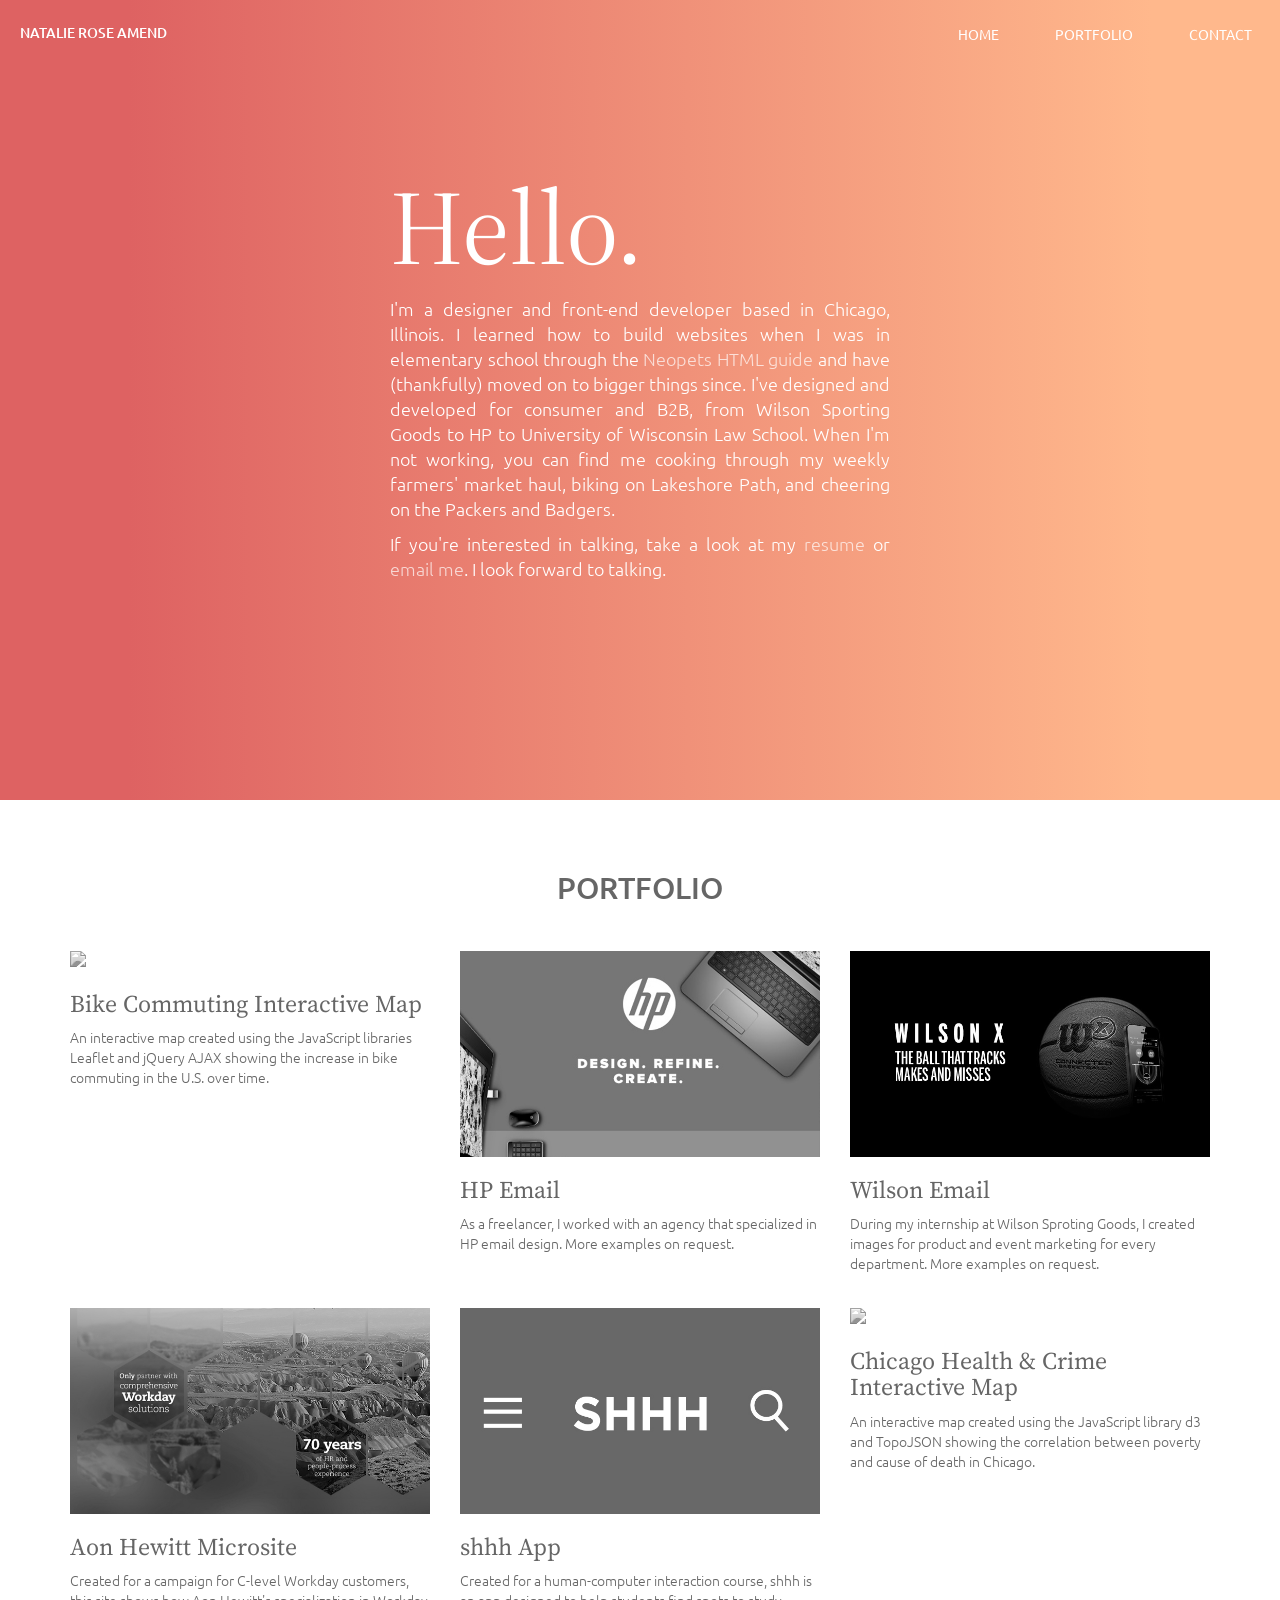
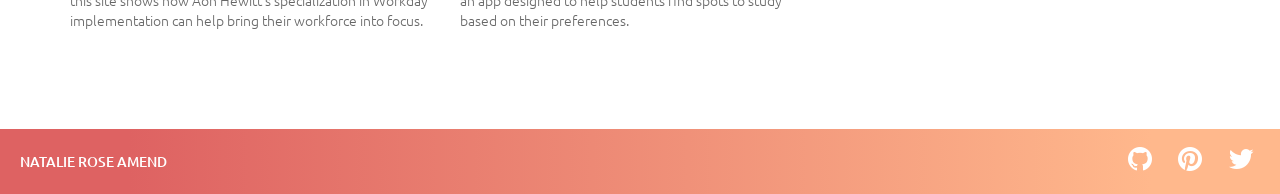
==== commit 09e07d74: "new portfolio site" ====
--- a/index.html
+++ b/index.html
@@ -1,52 +1,102 @@
 <!doctype html>
-<html class="no-js" lang="">
-    <head>
-        <meta charset="utf-8">
-        <meta http-equiv="X-UA-Compatible" content="IE=edge">
-        <title>NATALIE AMEND</title>
-        <meta name="description" content="">
-        <meta name="viewport" content="width=device-width, initial-scale=1">
+<html>
+	<head>
+		<meta charset="utf-8">
+		<meta name="viewport" content="width=device-width, initial-scale=1, maximum-scale=1, user-scalable=no">
+		<title>Natalie Rose Amend</title>
+        <link rel="shortcut icon" href="img/favicon.ico" type="image/x-icon">
+        <link rel="icon" href="img/favicon.ico" type="image/x-icon">
+		<link href='https://fonts.googleapis.com/css?family=Source+Serif+Pro:400,600' rel='stylesheet' type='text/css'>
+        <link href='https://fonts.googleapis.com/css?family=Ubuntu:300,300italic,400,500' rel='stylesheet' type='text/css'>
+		<link rel="stylesheet" href="https://maxcdn.bootstrapcdn.com/font-awesome/4.4.0/css/font-awesome.min.css">
+		<link rel="stylesheet" href="css/vendor/bootstrap.css">
+		<link rel="stylesheet" type="text/css" href="css/style.css">
+	</head>
+	<body>
+	    <header id="home">
+	      <a href="#home" class="logo" data-scroll>Natalie Rose Amend</a>
+	      <nav class="nav-collapse">
+	        <ul>
+	          <li class="menu-item active"><a href="#home" data-scroll>Home</a></li>
+	          <li class="menu-item"><a href="#portfolio" data-scroll>Portfolio</a></li>
+	          <li class="menu-item"><a href="mailto:natalieroseamend@gmail.com" data-scroll>Contact</a></li>
+	        </ul>
+	      </nav>
+	    </header>
+        <div id="intro-container">
+            <div id="about">
+            <h1>Hello.</h1>
+            <p>I'm a designer and front-end developer based in Chicago, Illinois. I learned how to build websites when I was in elementary school through the <a href="http://www.neopets.com/help/html1.phtml" target="_blank">Neopets HTML guide</a> and have (thankfully) moved on to bigger things since. I've designed and developed for consumer and B2B, from Wilson Sporting Goods to HP to University of Wisconsin Law School. When I'm not working, you can find me cooking through my weekly farmers' market haul, biking on Lakeshore Path, and cheering on the Packers and Badgers.</p>
+            <p>If you're interested in talking, take a look at my <a href="img/Resume-Fall2015.pdf" target="_blank">resume</a> or <a href="mailto:natalieroseamend@gmail.com">email me</a>. I look forward to talking.</p>
+            </div>
+        </div>
+    <!-- Page Content -->
+    <div class="container" id="portfolio">
 
-       <!---  <link rel="apple-touch-icon" href="apple-touch-icon.png"> -->
-        <!-- Place favicon.ico in the root directory -->
-<link href='http://fonts.googleapis.com/css?family=Open+Sans:400,300,600,700,800' rel='stylesheet' type='text/css'>
-<link href='http://fonts.googleapis.com/css?family=Playfair+Display:400,700,900' rel='stylesheet' type='text/css'>
-<link rel="stylesheet" href="font-awesome/css/font-awesome.min.css">
-<link rel="stylesheet" href="css/normalize.css">
-<link rel="stylesheet" href="css/main.css">
-<script src="js/vendor/modernizr-2.8.3.min.js"></script>
-    </head>
-    <body>
-        <!--[if lt IE 8]>
-            <p class="browserupgrade">You are using an <strong>outdated</strong> browser. Please <a href="http://browsehappy.com/">upgrade your browser</a> to improve your experience.</p>
-        <![endif]-->
+        <!-- Page Header -->
+        <div class="row">
+            <div>
+                <h2>Portfolio</h2>
+            </div>
+        </div>
+        <div class="row">
+            <div class="col-md-4 portfolio-item">
+                <a href="leaflet/index.html" target="_blank">
+                    <img class="img-responsive gray-img" src="http://i.imgur.com/d52rCHP.png" alt="Bike Commuting Interactive Map">
+                </a>
+                    <h3>Bike Commuting Interactive Map</h3>
+                    <p>An interactive map created using the JavaScript libraries Leaflet and jQuery AJAX showing the increase in bike commuting in the U.S. over time.</p>
+            </div>
+            <div class="col-md-4 portfolio-item">
+                <a href="img/HPI_ConsumerPitch_SuperCute_GrayBlocks_r1.jpg" target="_blank">
+                    <img class="img-responsive gray-img" src="img/thumbnails/HP_TN.jpg" alt="HP Consumer Email">
+                </a>
+                    <h3>HP Email</h3>
+                    <p>As a freelancer, I worked with an agency that specialized in HP email design. More examples on request.</p>
+            </div>
+            <div class="col-md-4 portfolio-item">
+                <a href="#">
+                    <img class="img-responsive gray-img" src="img/thumbnails/Wilson_TN.jpg" alt="Wilson Sporting Goods email">
+                </a>
+                    <h3>Wilson Email</h3>
+                    <p>During my internship at Wilson Sproting Goods, I created images for product and event marketing for every department. More examples on request.</p>
+            </div>
+        </div>
+        <div class="row">
+            <div class="col-md-4 portfolio-item">
+                <a href="d3/index.html" target="_blank">
+                    <img class="img-responsive gray-img" src="img/thumbnails/AH_TN.jpg" alt="Aon Hewitt Microsite">
+                </a>
+                    <h3>Aon Hewitt Microsite</h3>
+                    <p>Created for a campaign for C-level Workday customers, this site shows how Aon Hewitt's specialization in Workday implementation can help bring their workforce into focus.</p>
+            </div>
+            <div class="col-md-4 portfolio-item">
+                <a href="#">
+                    <img class="img-responsive gray-img" src="img/thumbnails/shh_TN.jpg" alt="shhh App">
+                </a>
+                    <h3>shhh App</h3>
+                    <p>Created for a human-computer interaction course, shhh is an app designed to help students find spots to study based on their preferences.</p>
+            </div>
+            <div class="col-md-4 portfolio-item">
+                <a href="#">
+                    <img class="img-responsive gray-img" src="http://i.imgur.com/hzvXACe.png" alt="Chicago Poverty & Health Interactive Map">
+                </a>
+                    <h3>Chicago Health & Crime Interactive Map</h3>
+                    <p>An interactive map created using the JavaScript library d3 and TopoJSON showing the correlation between poverty and cause of death in Chicago.</p>
+            </div>
+        </div>
+    </div>
+		<footer>
+			<a href="#home" class="logo" data-scroll>Natalie Rose Amend</a>
+            <div id="icons"><a href="http://twitter.com/natalieamend" id="icons" target="_blank"><i class="fa fa-twitter fa-2x"></i></a> <a href="http://pinterest.com/natalieamend" id="icons" target="_blank"><i class="fa fa-pinterest fa-2x"></i></a> <a href="http://github.com/natalieamend" id="icons" target="_blank"><i class="fa fa-github fa-2x"></i></a></div>
+		</footer>
 
-        <!-- Add your site or application content here -->
-        <p><h1 class="header">Stay tu<span class="kern">n</span>ed.</h1></p>
-<div class="center-justified">I'm in the process of redesigning this here portfolio. If you'd like to get in touch, send me an <a href="mailto:natalieroseamend@gmail.com" class="link">email</a>, check out my <a href="img/Resume-Summer2015.pdf" class="link" target="_blank">resume</a> or find me on various corners of the Internet below. I'm excited to chat with you!</div></p>
-
-
-
-
-<footer>
-<a href="http://twitter.com/natalieamend" id="icons" target="_blank"><i class="fa fa-twitter fa-2x"></i></a> <a href="http://pinterest.com/natalieamend" id="icons" target="_blank"><i class="fa fa-pinterest fa-2x"></i></a> <a href="https://player.spotify.com/user/natalieamend" id="icons" target="_blank"><i class="fa fa-spotify fa-2x"></i></a> <a href="http://github.com/natalieamend" id="icons" target="_blank"><i class="fa fa-github fa-2x"></i></a>
-</footer>
-</center></p>
-
-        <script src="//ajax.googleapis.com/ajax/libs/jquery/1.11.2/jquery.min.js"></script>
-        <script>window.jQuery || document.write('<script src="js/vendor/jquery-1.11.2.min.js"><\/script>')</script>
-        <script src="js/plugins.js"></script>
-        <script src="js/main.js"></script>
-
-        <!-- Google Analytics: change UA-XXXXX-X to be your site's ID. -->
-        <script>
-            (function(b,o,i,l,e,r){b.GoogleAnalyticsObject=l;b[l]||(b[l]=
-            function(){(b[l].q=b[l].q||[]).push(arguments)});b[l].l=+new Date;
-            e=o.createElement(i);r=o.getElementsByTagName(i)[0];
-            e.src='//www.google-analytics.com/analytics.js';
-            r.parentNode.insertBefore(e,r)}(window,document,'script','ga'));
-            ga('create','UA-XXXXX-X','auto');ga('send','pageview');
-        </script>
-    </body>
-</html>
-
+        <script src="js/jquery.easing.min.js"></script>
+	    <script src="js/responsive-nav.js"></script>
+	    <script src="js/fastclick.js"></script>
+	    <script src="js/scroll.js"></script>
+	    <script src="js/fixed-responsive-nav.js"></script>
+	    <script src="https://maxcdn.bootstrapcdn.com/bootstrap/3.3.5/js/bootstrap.min.js" integrity="sha512-K1qjQ+NcF2TYO/eI3M6v8EiNYZfA95pQumfvcVrTHtwQVDG+aHRqLi/ETn2uB+1JqwYqVG3LIvdm9lj6imS/pQ==" crossorigin="anonymous"></script>
+		<script src="js/main.js"></script>
+	</body>
+</html>
--- a/css/style.css
+++ b/css/style.css
@@ -0,0 +1,446 @@
+/* ------------------------------------------
+  PAGE STYLES
+--------------------------------------------- */
+
+html,
+body {
+	margin: 0;
+	padding: 0;
+	color: #666;
+  background-color: #fff;
+	font-family: "Ubuntu" !important;
+	font-weight: 300 !important;
+  overflow-x: hidden;
+}
+
+b {
+	font-weight: 400;
+}
+
+a {
+	color: rgba(255,255,255,0.7);
+	text-decoration: none;
+	-o-transition:.5s;
+	-ms-transition:.5s;
+	-moz-transition:.5s;
+	-webkit-transition:.5s;
+	transition:.5s;
+}
+
+a:hover {
+	color: rgba(255,255,255,0.2);
+	text-decoration: none;
+}
+
+a:visited {
+  text-decoration: none;
+}
+
+::selection {
+  background: rgba(255,255,255,0.3);
+  color: #fff;
+}
+::-moz-selection {
+  background: rgba(255,255,255,0.3);
+  color: #fff;
+}
+
+/* ------------------------------------------
+  RESPONSIVE NAV STYLES
+--------------------------------------------- */
+
+.nav-collapse ul {
+  width: 100%;
+  display: block;
+  list-style: none;
+}
+
+.nav-collapse li {
+  width: 100%;
+  display: block;
+}
+
+.js .nav-collapse {
+  clip: rect(0 0 0 0);
+  max-height: 0;
+  position: absolute;
+  display: block;
+  overflow: hidden;
+  zoom: 1;
+}
+
+.nav-collapse.opened {
+  max-height: 9999px;
+}
+
+.disable-pointer-events {
+  pointer-events: none !important;
+}
+
+.nav-toggle {
+  -webkit-tap-highlight-color: rgba(0,0,0,0);
+  -webkit-touch-callout: none;
+  -webkit-user-select: none;
+  -moz-user-select: none;
+  -ms-user-select: none;
+  -o-user-select: none;
+  user-select: none;
+}
+
+@media screen and (min-width: 40em) {
+  .js .nav-collapse {
+    position: relative;
+  }
+  .js .nav-collapse.closed {
+    max-height: none;
+  }
+  .nav-toggle {
+    display: none;
+  }
+}
+
+
+/* ------------------------------------------
+  FIXED HEADER
+--------------------------------------------- */
+
+header {
+  background: -webkit-linear-gradient(90deg, #DE6262 10%, #FFB88C 90%); /* Chrome 10+, Saf5.1+ */
+  background:    -moz-linear-gradient(90deg, #DE6262 10%, #FFB88C 90%); /* FF3.6+ */
+  background:     -ms-linear-gradient(90deg, #DE6262 10%, #FFB88C 90%); /* IE10 */
+  background:      -o-linear-gradient(90deg, #DE6262 10%, #FFB88C 90%); /* Opera 11.10+ */
+  background:         linear-gradient(90deg, #DE6262 10%, #FFB88C 90%); /* W3C */
+  position: fixed;
+  width: 100%;
+  height: 65px;
+  left: 0;
+  top: 0;
+  z-index: 3;
+}
+
+.logo {
+  text-transform: uppercase;
+  font-weight: 500;
+  line-height: 55px;
+  padding: 0 20px;
+  color: #ffffff;
+  float: left;
+  padding-top: 5px;
+}
+
+.logo:hover {
+  color: #ffffff;
+  background-color: rgba(255,255,255,0.25);
+  text-decoration: none;
+}
+
+
+/* ------------------------------------------
+  MASK FOR COLLAPSED MENU
+--------------------------------------------- */
+
+.mask {
+  -webkit-transition: opacity 300ms;
+  -moz-transition: opacity 300ms;
+  transition: opacity 300ms;
+  background: rgba(0,0,0,.7);
+  visibility: hidden;
+  position: fixed;
+  z-index: 2;
+  bottom: 0;
+  right: 0;
+  left: 0;
+  top: 0;
+}
+
+.android .mask {
+  -webkit-transition: none;
+  transition: none;
+}
+
+.js-nav-active .mask {
+  visibility: visible;
+  opacity: 1;
+}
+
+@media screen and (min-width: 40em) {
+  .mask {
+    display: none !important;
+    opacity: 0 !important;
+  }
+}
+
+
+/* ------------------------------------------
+  NAVIGATION STYLES
+--------------------------------------------- */
+
+.fixed {
+  position: fixed;
+  width: 100%;
+  left: 0;
+  top: 0;
+}
+
+.nav-collapse,
+.nav-collapse ul {
+  list-style: none;
+  width: 100%;
+  float: left;
+  line-height: 20px;
+  margin-bottom: 10px;
+  padding-left: 1px;
+  padding-top: 5px;
+}
+
+@media screen and (min-width: 40em) {
+  .nav-collapse {
+    float: right;
+    width: auto;
+  }
+}
+
+.nav-collapse li {
+  float: left;
+  width: 100%;
+}
+
+@media screen and (min-width: 40em) {
+  .nav-collapse li {
+    width: auto;
+  }
+}
+
+.nav-collapse a {
+	color: #ffffff;
+  text-transform: uppercase;
+  font-weight: 400;
+	text-decoration: none;
+	-o-transition:.5s;
+	-ms-transition:.5s;
+	-moz-transition:.5s;
+	-webkit-transition:.5s;
+	transition:.5s;
+	padding: 0.7em 1em;
+	width: 100%;
+	float: left;  
+}
+
+.nav-collapse a:hover {
+	color: #ffffff;
+  background-color: rgba(255,255,255,0.25);
+	text-decoration: none;
+}
+
+@media screen and (min-width: 40em) {
+  .nav-collapse a {
+    padding: 1.02em 2em;
+    text-align: center;
+    border-top: 0;
+    float: left;
+    margin: 0;
+  }
+}
+
+.nav-collapse ul ul a {
+  padding-left: 2em;
+}
+
+@media screen and (min-width: 40em) {
+  .nav-collapse ul ul a {
+    display: none;
+  }
+}
+
+
+/* ------------------------------------------
+  NAV TOGGLE STYLES
+--------------------------------------------- */
+
+@font-face {
+  font-family: "responsivenav";
+  src:url("../icons/responsivenav.eot");
+  src:url("../icons/responsivenav.eot?#iefix") format("embedded-opentype"),
+    url("../icons/responsivenav.ttf") format("truetype"),
+    url("../icons/responsivenav.woff") format("woff"),
+    url("../icons/responsivenav.svg#responsivenav") format("svg");
+  font-weight: normal;
+  font-style: normal;
+}
+
+.nav-toggle {
+  -webkit-font-smoothing: antialiased;
+  -moz-osx-font-smoothing: grayscale;
+  text-decoration: none;
+  text-indent: -300px;
+  position: relative;
+  overflow: hidden;
+  width: 60px;
+  height: 55px;
+  float: right;
+}
+
+.nav-toggle:before {
+  color: #fff; /* Edit this to change the icon color */
+  font: normal 1.5em/2.5em "responsivenav"; /* Edit font-size (28px) to change the icon size */
+  text-transform: none;
+  text-align: center;
+  position: absolute;
+  content: "\2261"; /* Hamburger icon */
+  text-indent: 0;
+  speak: none;
+  width: 100%;
+  left: 0;
+  top: 0;
+}
+
+.nav-toggle.active:before {
+  font-size: 1.5em;
+  content: "\78"; /* Close icon */
+}
+
+/* ------------------------------------------
+  INTRO
+--------------------------------------------- */
+#intro-container {
+  width: 100%;
+  height: 800px;
+  background: -webkit-linear-gradient(90deg, #DE6262 10%, #FFB88C 90%); /* Chrome 10+, Saf5.1+ */
+  background:    -moz-linear-gradient(90deg, #DE6262 10%, #FFB88C 90%); /* FF3.6+ */
+  background:     -ms-linear-gradient(90deg, #DE6262 10%, #FFB88C 90%); /* IE10 */
+  background:      -o-linear-gradient(90deg, #DE6262 10%, #FFB88C 90%); /* Opera 11.10+ */
+  background:         linear-gradient(90deg, #DE6262 10%, #FFB88C 90%); /* W3C */
+        
+}
+
+#about {
+  color: #fff;
+  margin: 0 auto;
+  padding-top: 150px;
+  width: 500px;
+  font-size: 1.25em;
+  text-align: justify;
+  text-justify: distribute;
+}
+
+#about h1 {
+  color: #fff;
+	font-size: 6em;
+	font-family: "Source Serif Pro";
+	font-weight: 400;
+}
+/* ------------------------------------------
+  PORTFOLIO
+--------------------------------------------- */
+h2 {
+  font-weight: 500;
+  text-transform: uppercase;
+  text-align: center;
+  margin-bottom: 4%;
+}
+
+#portfolio {
+	margin-top: 4%;
+}
+
+#portfolio h3 {
+	font-family: "Source Serif Pro";
+	font-weight: 400;
+  color: #666;
+  text-decoration: none;
+}
+
+.portfolio-item {
+    margin-bottom: 25px;
+}
+
+.row-centered {
+    text-align:center;
+}
+.col-centered {
+    display:inline-block;
+    float:none;
+    /* reset the text-align */
+    text-align:left;
+    /* inline-block space fix */
+    margin-right:-4px;
+}
+
+.gray-img {
+    filter: url("data:image/svg+xml;utf8,<svg xmlns=\'http://www.w3.org/2000/svg\'><filter id=\'grayscale\'><feColorMatrix type=\'matrix\' values=\'0.3333 0.3333 0.3333 0 0 0.3333 0.3333 0.3333 0 0 0.3333 0.3333 0.3333 0 0 0 0 0 1 0\'/></filter></svg>#grayscale"); /* Firefox 10+, Firefox on Android */    
+   -webkit-filter: grayscale(100%);
+   -moz-filter: grayscale(100%);
+   -ms-filter: grayscale(100%);
+  -o-transition:.5s;
+  -ms-transition:.5s;
+  -moz-transition:.5s;
+  -webkit-transition:.5s;
+  transition:.5s;
+   filter: grayscale(100%);
+   filter: gray; /* IE 6-9 */
+}
+
+.gray-img:hover {
+    -webkit-filter: none;
+   -moz-filter: none;
+   -ms-filter: none;
+   filter: none;
+}
+
+/* ------------------------------------------
+  FOOTER
+--------------------------------------------- */
+footer {
+  background: -webkit-linear-gradient(90deg, #DE6262 10%, #FFB88C 90%); /* Chrome 10+, Saf5.1+ */
+  background:    -moz-linear-gradient(90deg, #DE6262 10%, #FFB88C 90%); /* FF3.6+ */
+  background:     -ms-linear-gradient(90deg, #DE6262 10%, #FFB88C 90%); /* IE10 */
+  background:      -o-linear-gradient(90deg, #DE6262 10%, #FFB88C 90%); /* Opera 11.10+ */
+  background:         linear-gradient(90deg, #DE6262 10%, #FFB88C 90%); /* W3C */
+  width: 100%;
+  height: 65px;
+  left: 0;
+  bottom: 0;
+  margin: 5% 0 0 0;
+  padding: 0;
+}
+
+#icons {
+  float: right;
+  display: inline;
+  margin: 8px 13px;
+  color: white;
+  text-decoration: none;
+  -o-transition:.5s;
+  -ms-transition:.5s;
+  -moz-transition:.5s;
+  -webkit-transition:.5s;
+  transition:.5s;
+}
+
+#icons:hover {
+  color: rgba(255,255,255,0.2);
+  text-decoration: none;
+}
+
+/* ------------------------------------------
+  MEDIA QUERIES
+--------------------------------------------- */
+@media screen and (max-width: 40em) {
+	#about {
+		width: 375px;
+	}
+
+	#about h1 {
+		font-size: 5em;
+	}
+}
+
+@media screen and (max-width: 28em) {
+  #about {
+    width: 350px;
+  }
+
+  #about h1 {
+    font-size: 4.5em;
+  }
+}
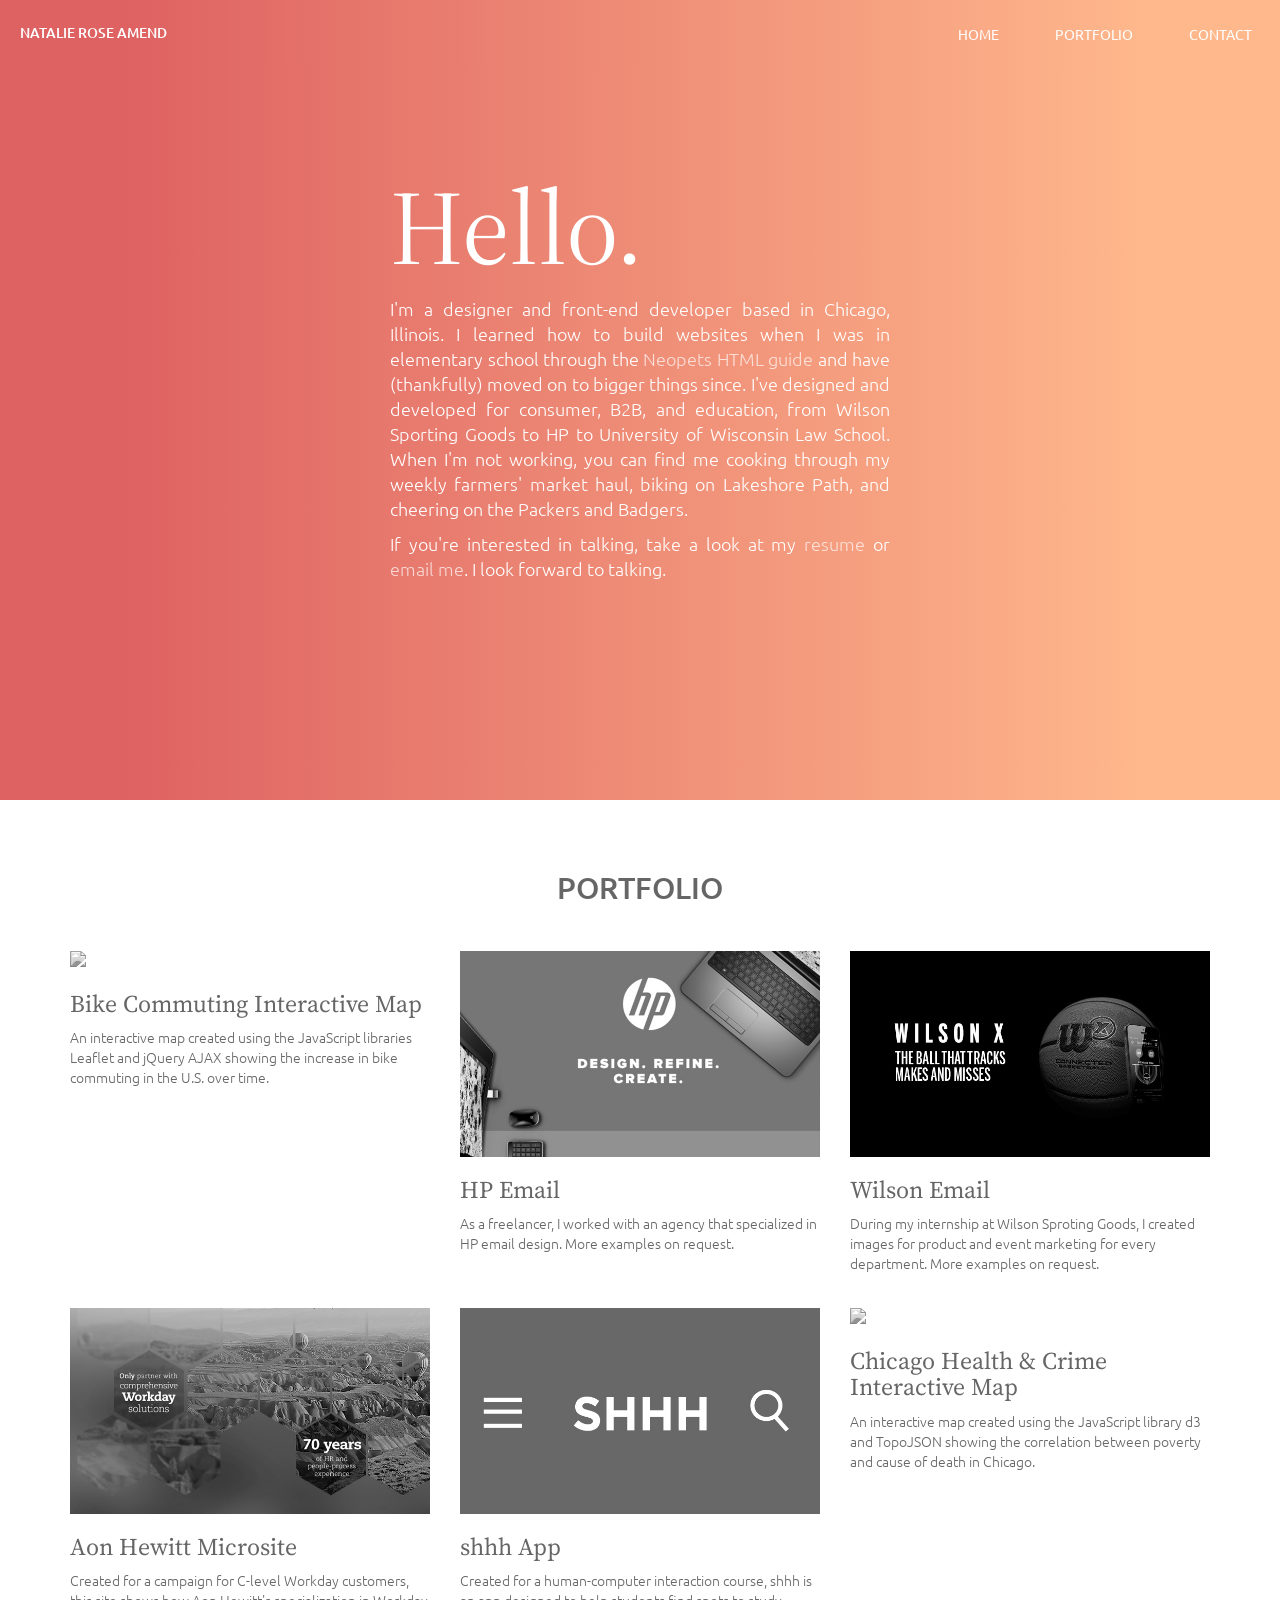
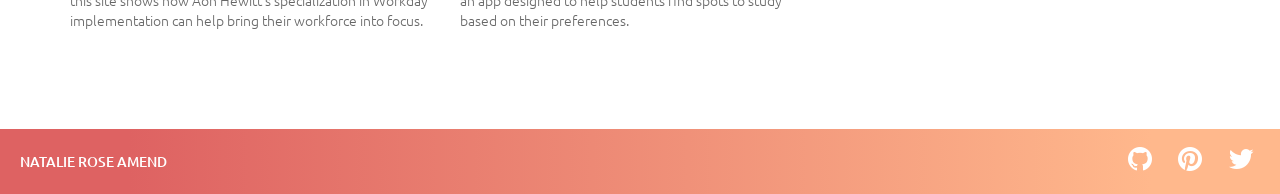
==== commit 7fd23a45: "bio update" ====
--- a/index.html
+++ b/index.html
@@ -26,7 +26,7 @@
         <div id="intro-container">
             <div id="about">
             <h1>Hello.</h1>
-            <p>I'm a designer and front-end developer based in Chicago, Illinois. I learned how to build websites when I was in elementary school through the <a href="http://www.neopets.com/help/html1.phtml" target="_blank">Neopets HTML guide</a> and have (thankfully) moved on to bigger things since. I've designed and developed for consumer and B2B, from Wilson Sporting Goods to HP to University of Wisconsin Law School. When I'm not working, you can find me cooking through my weekly farmers' market haul, biking on Lakeshore Path, and cheering on the Packers and Badgers.</p>
+            <p>I'm a designer and front-end developer based in Chicago, Illinois. I learned how to build websites when I was in elementary school through the <a href="http://www.neopets.com/help/html1.phtml" target="_blank">Neopets HTML guide</a> and have (thankfully) moved on to bigger things since. I've designed and developed for consumer, B2B, and education, from Wilson Sporting Goods to HP to University of Wisconsin Law School. When I'm not working, you can find me cooking through my weekly farmers' market haul, biking on Lakeshore Path, and cheering on the Packers and Badgers.</p>
             <p>If you're interested in talking, take a look at my <a href="img/Resume-Fall2015.pdf" target="_blank">resume</a> or <a href="mailto:natalieroseamend@gmail.com">email me</a>. I look forward to talking.</p>
             </div>
         </div>
@@ -55,7 +55,7 @@
                     <p>As a freelancer, I worked with an agency that specialized in HP email design. More examples on request.</p>
             </div>
             <div class="col-md-4 portfolio-item">
-                <a href="#">
+                <a href="http://ns.wilson.com/newsletters/online/basketball/WilsonX/template-1/WilsonX-1.html" target="_blank">
                     <img class="img-responsive gray-img" src="img/thumbnails/Wilson_TN.jpg" alt="Wilson Sporting Goods email">
                 </a>
                     <h3>Wilson Email</h3>
@@ -64,21 +64,21 @@
         </div>
         <div class="row">
             <div class="col-md-4 portfolio-item">
-                <a href="d3/index.html" target="_blank">
+                <a href="aon.html" target="_blank">
                     <img class="img-responsive gray-img" src="img/thumbnails/AH_TN.jpg" alt="Aon Hewitt Microsite">
                 </a>
                     <h3>Aon Hewitt Microsite</h3>
                     <p>Created for a campaign for C-level Workday customers, this site shows how Aon Hewitt's specialization in Workday implementation can help bring their workforce into focus.</p>
             </div>
             <div class="col-md-4 portfolio-item">
-                <a href="#">
+                <a href="shhh.html" target="_blank">
                     <img class="img-responsive gray-img" src="img/thumbnails/shh_TN.jpg" alt="shhh App">
                 </a>
                     <h3>shhh App</h3>
                     <p>Created for a human-computer interaction course, shhh is an app designed to help students find spots to study based on their preferences.</p>
             </div>
             <div class="col-md-4 portfolio-item">
-                <a href="#">
+                <a href="d3/index.html" target="_blank">
                     <img class="img-responsive gray-img" src="http://i.imgur.com/hzvXACe.png" alt="Chicago Poverty & Health Interactive Map">
                 </a>
                     <h3>Chicago Health & Crime Interactive Map</h3>
